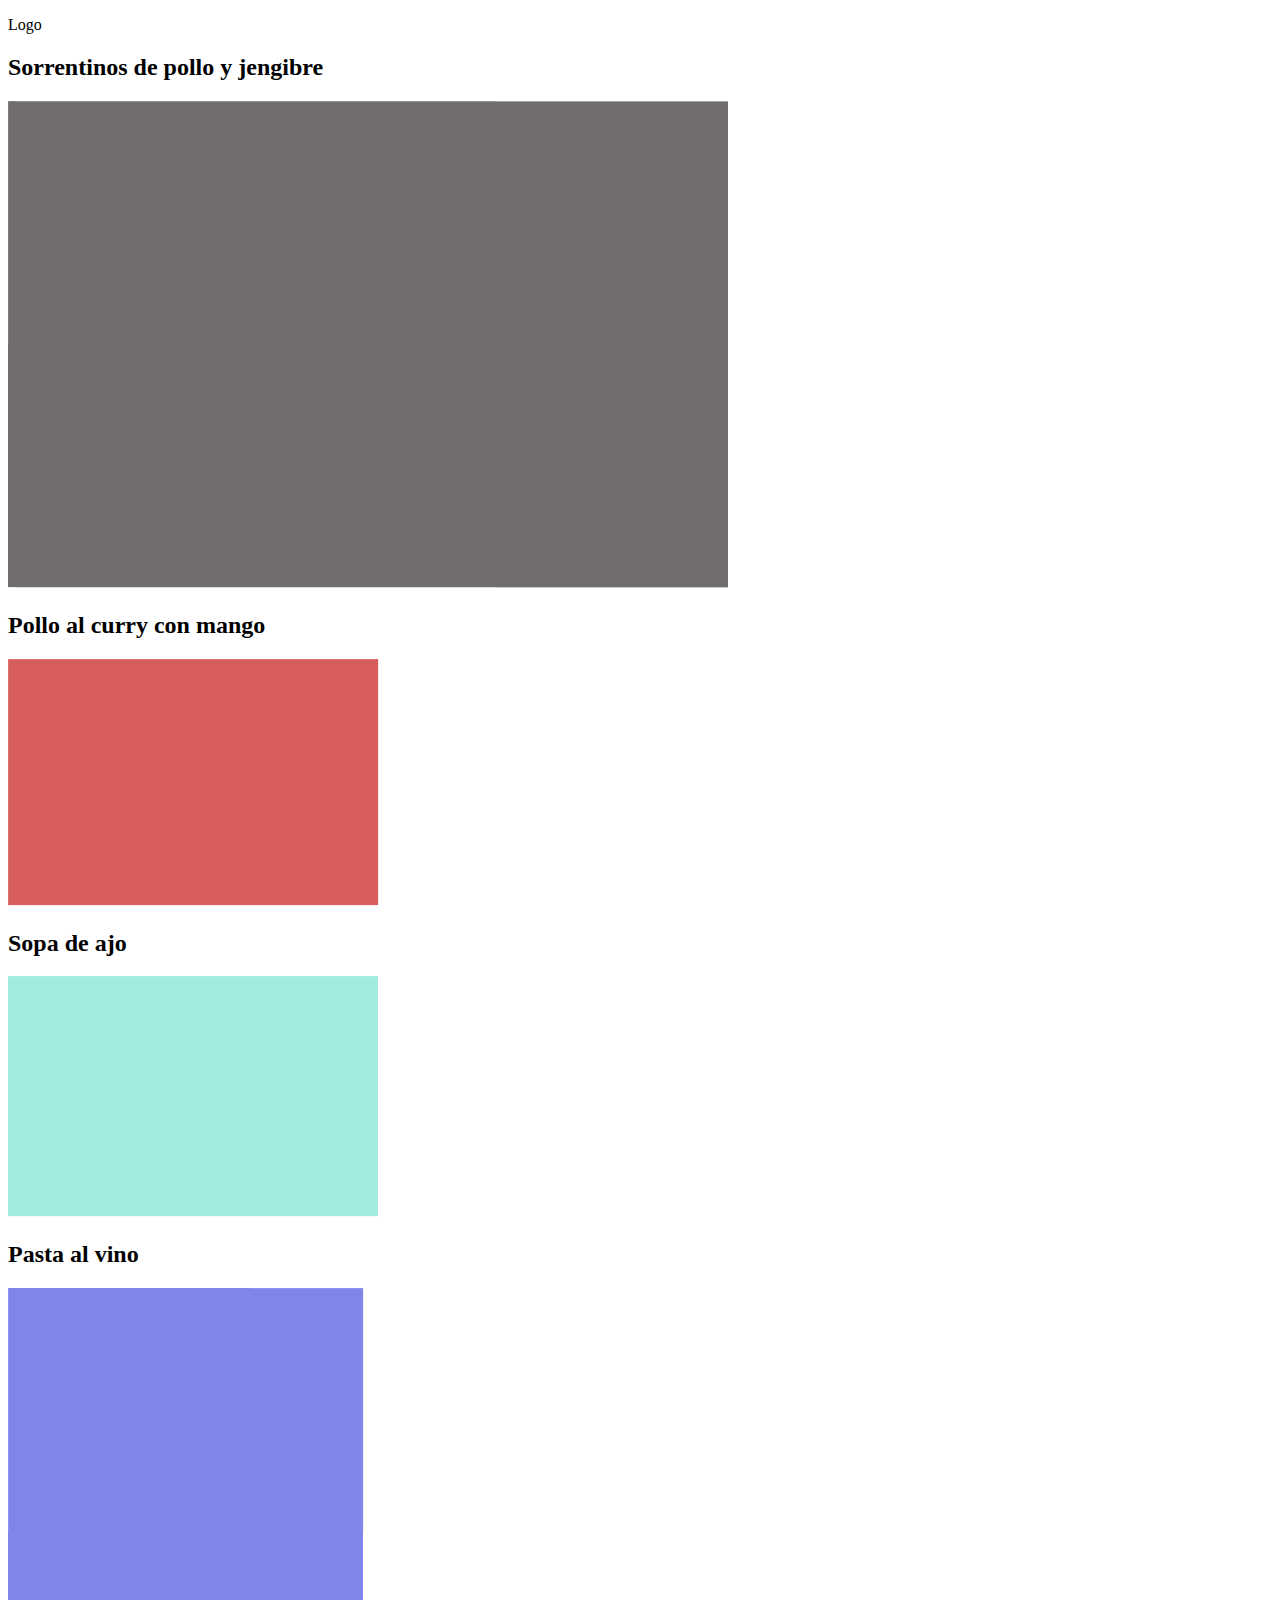
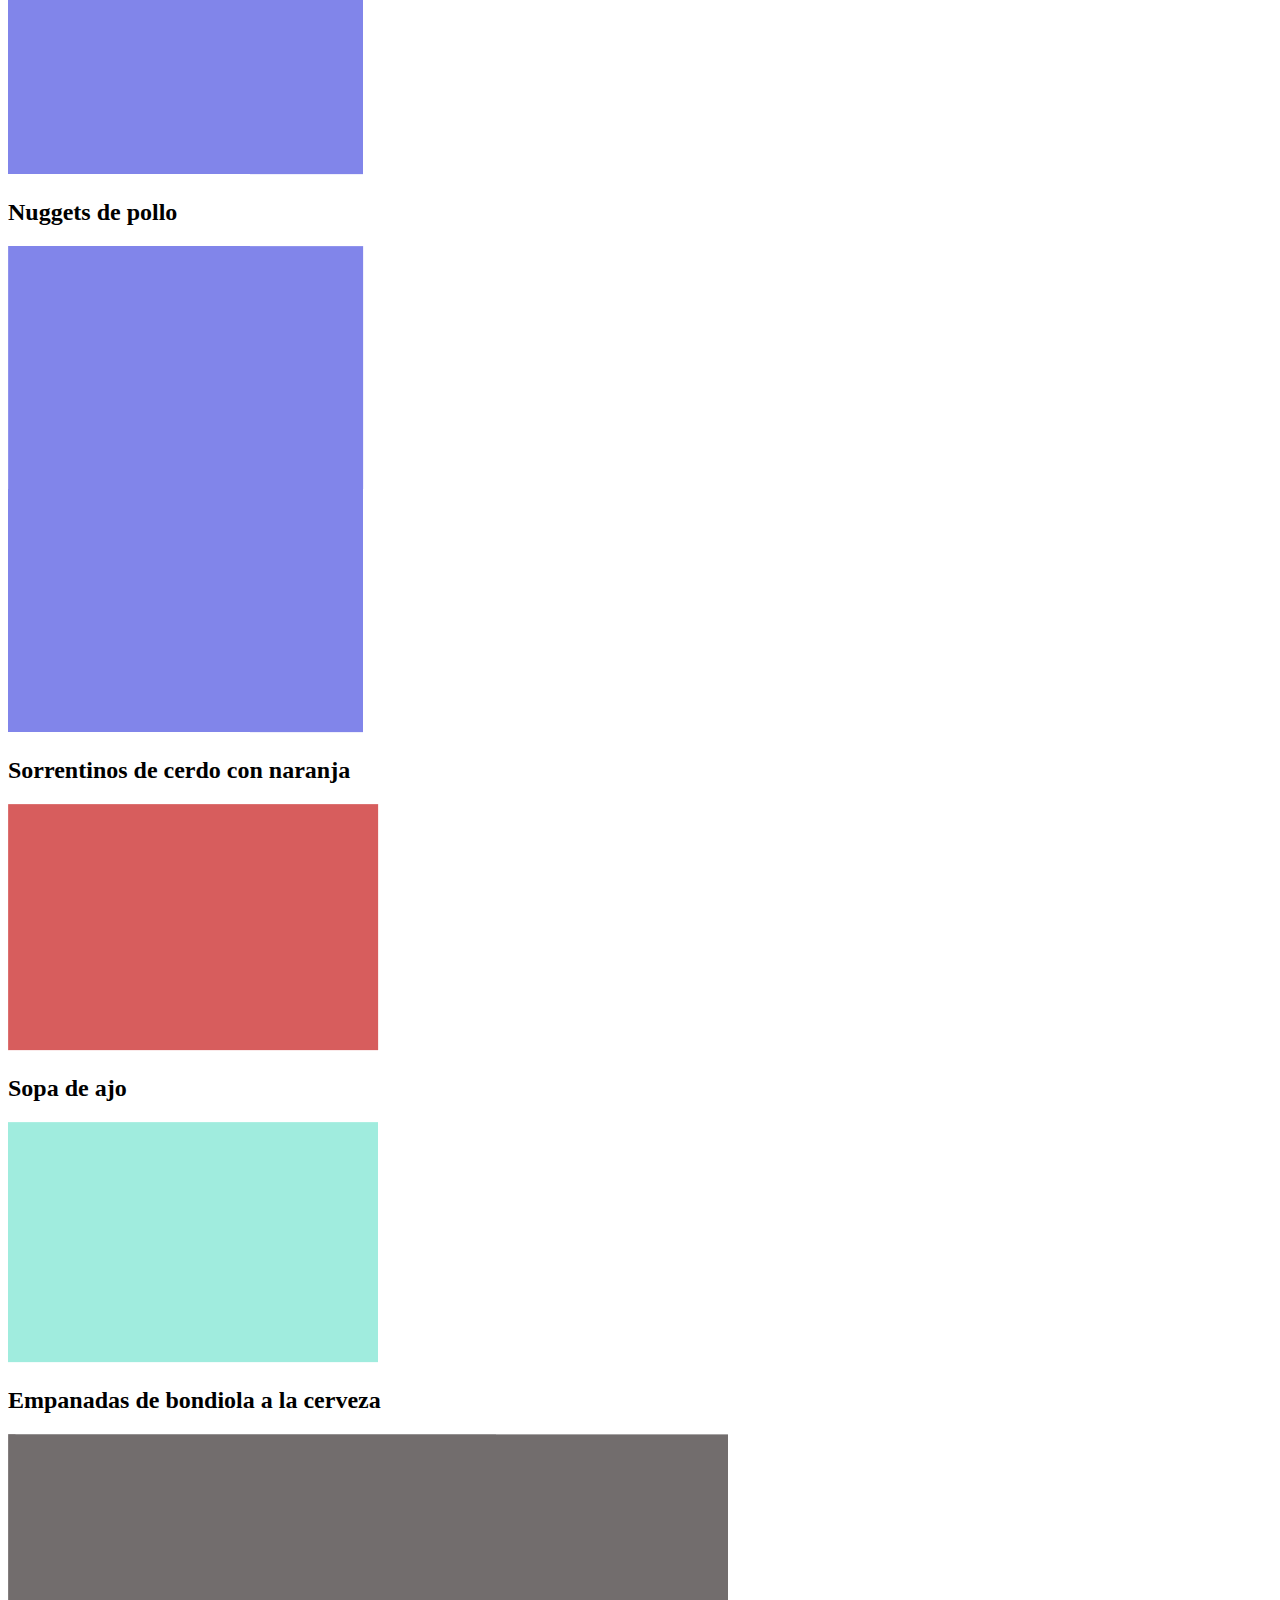
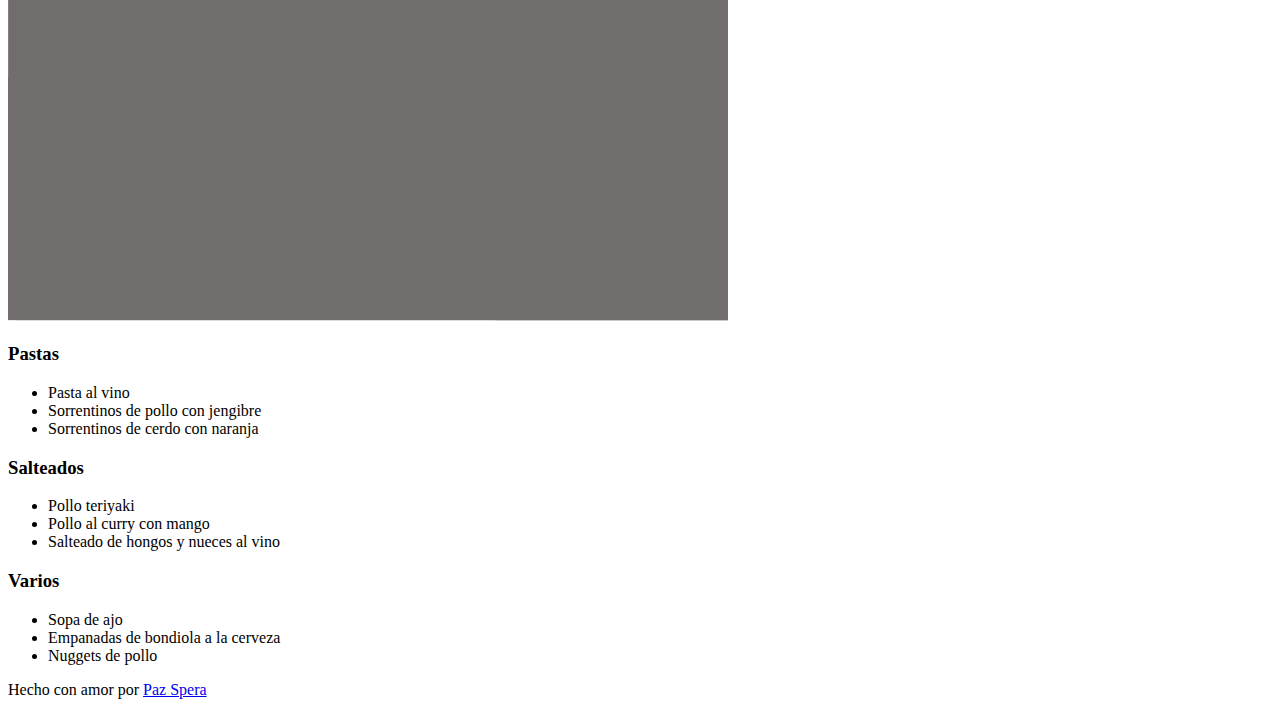
==== index.html @ 958e896c "agregué img a index.html" ====
<!DOCTYPE html>
<html lang="es">
<head>
    <meta charset="UTF-8">
    <meta name="viewport" content="width=device-width, initial-scale=1.0">
    <title>Recetas</title>
</head>
<body>
    <header>
        <p class="header__logo">Logo</p>
    </header>

    <main>
        <article>
            <h2>Sorrentinos de pollo y jengibre</h2>
            <img src="img/big1.png" alt="">
        </article>

        <article>
            <h2>Pollo al curry con mango</h2>
            <img src="img/small1.png" alt="">
        </article>

        <article>
            <h2>Sopa de ajo</h2>
            <img src="img/small2.png" alt="">
        </article>

        <article>
            <h2>Pasta al vino</h2>
            <img src="img/tall1.png" alt="">
        </article>

        <article>
            <h2>Nuggets de pollo</h2>
            <img src="img/tall2.png" alt="">
        </article>
        
        <article>
            <h2>Sorrentinos de cerdo con naranja</h2>
            <img src="img/small3.png" alt="">
        </article>

        <article>
            <h2>Sopa de ajo</h2>
            <img src="img/small4.png" alt="">
        </article>

        <article>
            <h2>Empanadas de bondiola a la cerveza</h2>
            <img src="img/big2.png" alt="">
        </article>

    </main>

    <footer>
        <nav class="footer__nav">
            <div class="nav__list">
                <h3>Pastas</h3>
                <ul>
                    <li>Pasta al vino</li>
                    <li>Sorrentinos de pollo con jengibre</li>
                    <li>Sorrentinos de cerdo con naranja</li>
                </ul>
            </div>

            <div class="nav__list">
                <h3>Salteados</h3>
                <ul>
                    <li>Pollo teriyaki</li>
                    <li>Pollo al curry con mango</li>
                    <li>Salteado de hongos y nueces al vino</li>
                </ul>
            </div>

            <div class="nav__list">
                <h3>Varios</h3>
                <ul>
                    <li>Sopa de ajo</li>
                    <li>Empanadas de bondiola a la cerveza</li>
                    <li>Nuggets de pollo</li>
                </ul>
            </div>
            

        </nav>

        <div class="footer__credit">
            <p>Hecho con amor por <a href="https://github.com/pazspera">Paz Spera</a></p>
        </div>
    </footer>

</body>
</html>
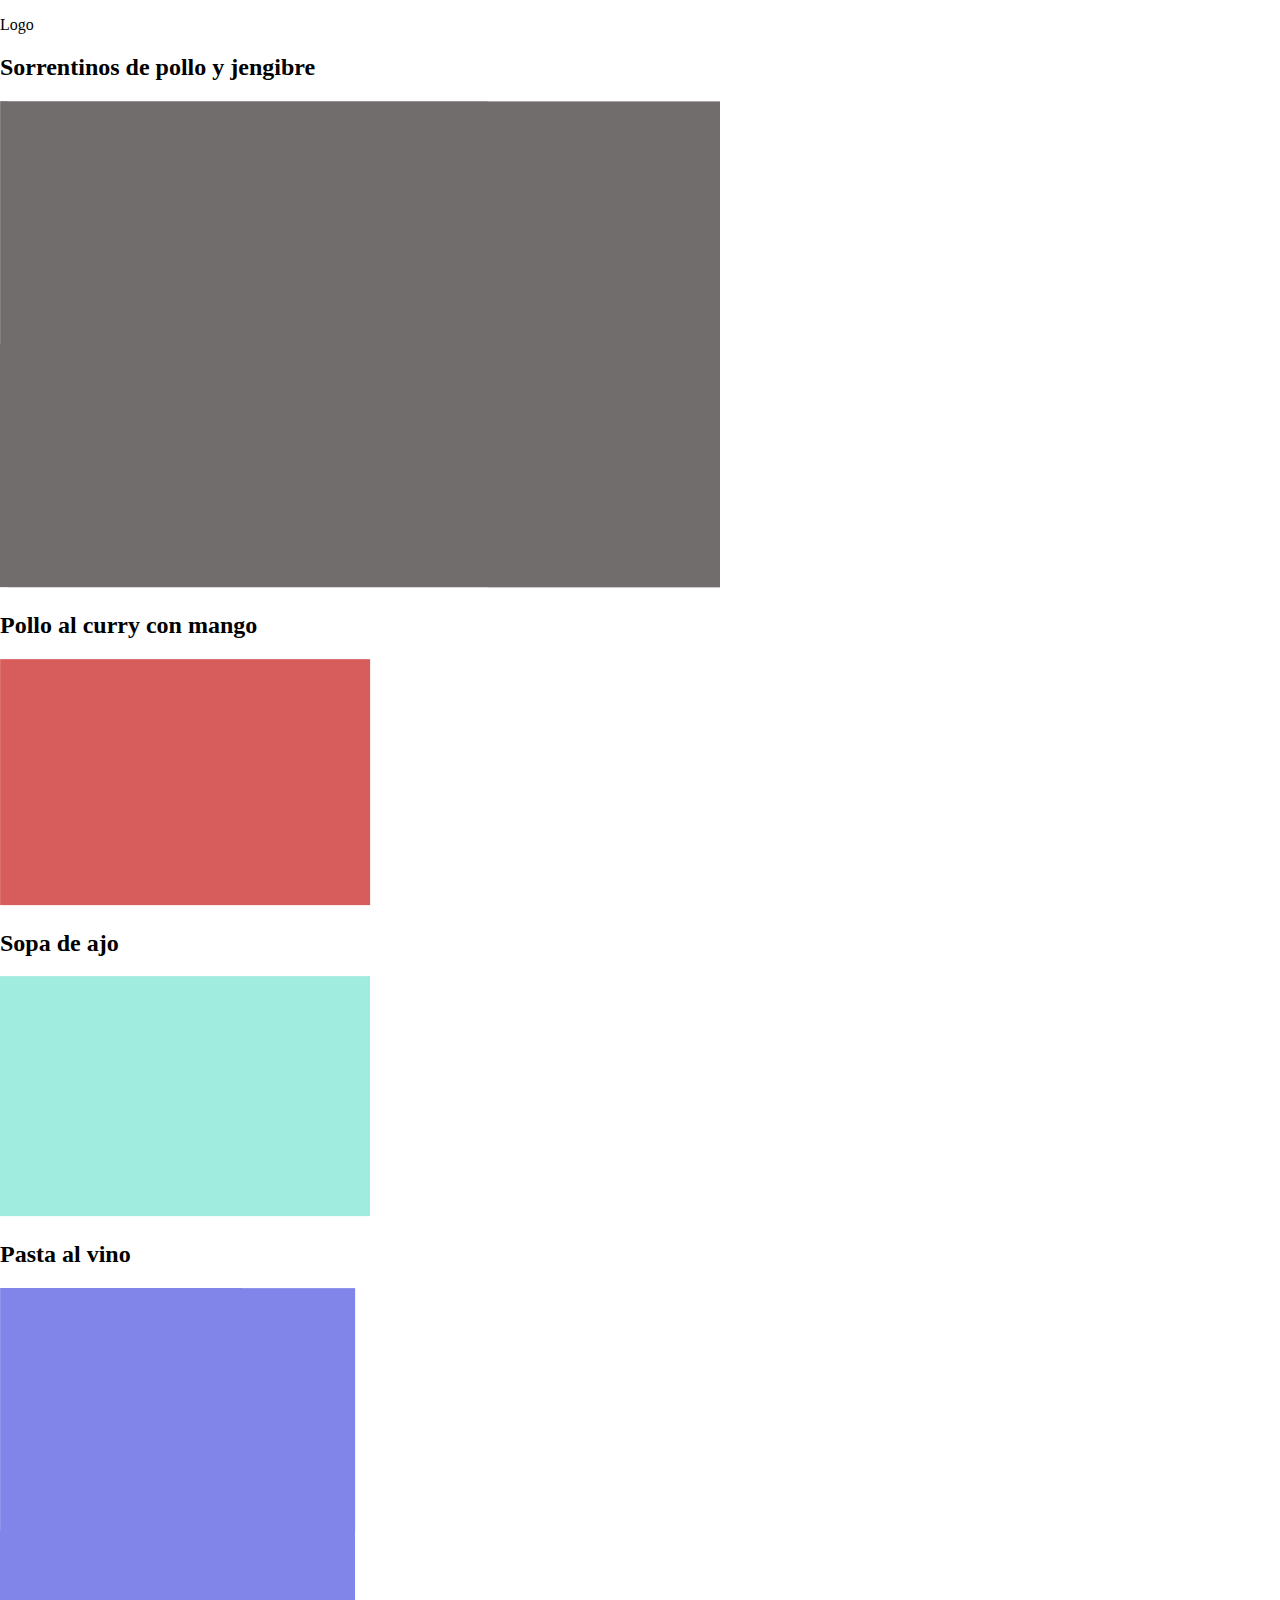
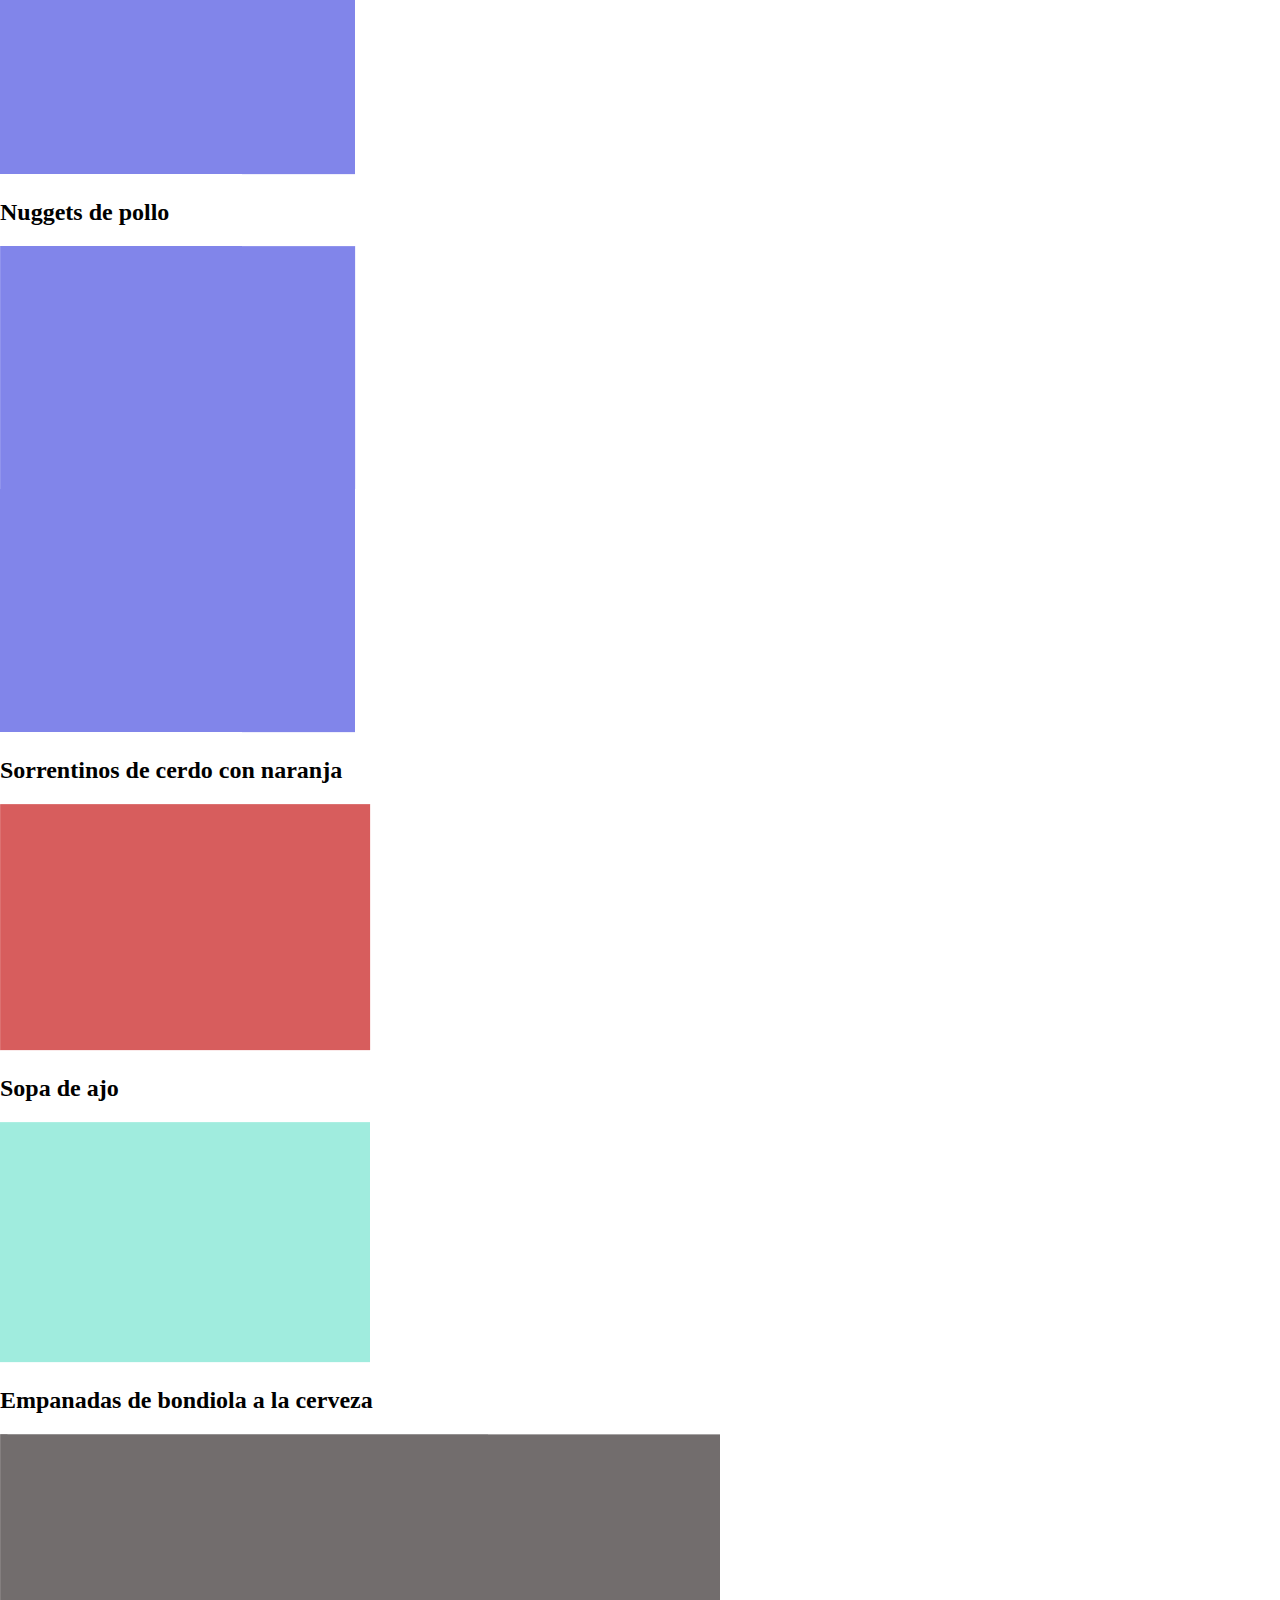
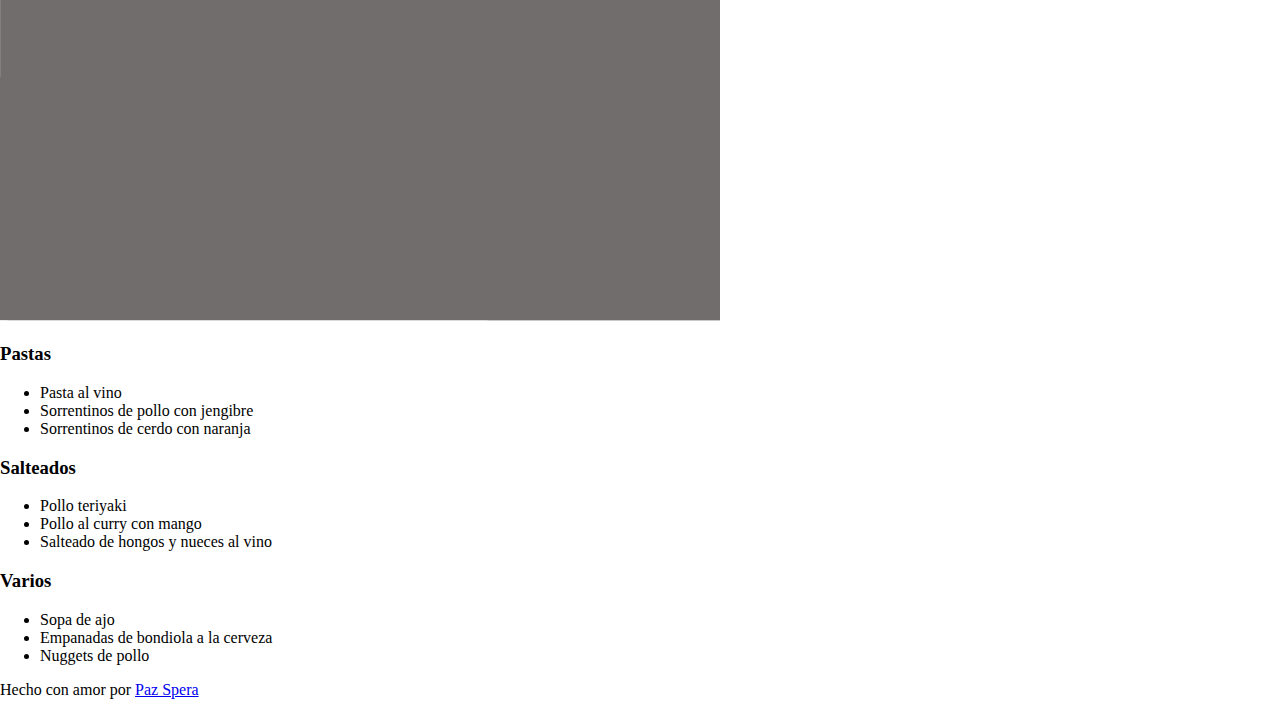
==== commit 28d7cc01: "- agregué main.scss y reset de estilos" ====
--- a/index.html
+++ b/index.html
@@ -3,6 +3,7 @@
 <head>
     <meta charset="UTF-8">
     <meta name="viewport" content="width=device-width, initial-scale=1.0">
+    <link rel="stylesheet" href="css/main.css">
     <title>Recetas</title>
 </head>
 <body>
@@ -10,43 +11,43 @@
         <p class="header__logo">Logo</p>
     </header>
 
-    <main>
-        <article>
+    <main class="grid">
+        <article class="grid__img">
             <h2>Sorrentinos de pollo y jengibre</h2>
             <img src="img/big1.png" alt="">
         </article>
 
-        <article>
+        <article class="grid__img">
             <h2>Pollo al curry con mango</h2>
             <img src="img/small1.png" alt="">
         </article>
 
-        <article>
+        <article class="grid__img">
             <h2>Sopa de ajo</h2>
             <img src="img/small2.png" alt="">
         </article>
 
-        <article>
+        <article class="grid__img">
             <h2>Pasta al vino</h2>
             <img src="img/tall1.png" alt="">
         </article>
 
-        <article>
+        <article class="grid__img">
             <h2>Nuggets de pollo</h2>
             <img src="img/tall2.png" alt="">
-        </article>
+        </article class="grid__img">
         
-        <article>
+        <article class="grid__img">
             <h2>Sorrentinos de cerdo con naranja</h2>
             <img src="img/small3.png" alt="">
         </article>
 
-        <article>
+        <article class="grid__img">
             <h2>Sopa de ajo</h2>
             <img src="img/small4.png" alt="">
         </article>
 
-        <article>
+        <article class="grid__img">
             <h2>Empanadas de bondiola a la cerveza</h2>
             <img src="img/big2.png" alt="">
         </article>
--- a/css/main.css
+++ b/css/main.css
@@ -0,0 +1,30 @@
+/*  
+    -   Make the grid for the home page layout
+    -   Put the name of the recipe on the img card on index.html
+    -   Design the footer to have a list with all the recipes available on the web 
+    -   Make the grid design for the recipe page. On both layouts use grid-template-areas to define
+        the location of header, main and footer. 
+
+    -   Have index.html have an static layout of 8 available recipes. Then have a random number generator 
+        asign a recipe from the list of all recipes to each fixed slot in index.html. 
+    -   The footer has a list of all available recipes using category lists. That way all content is 
+        available without having a search bar
+
+
+*/
+*, *::before, *::after {
+  -webkit-box-sizing: inherit;
+          box-sizing: inherit;
+}
+
+html {
+  -webkit-box-sizing: border-box;
+          box-sizing: border-box;
+}
+
+body {
+  margin: 0;
+}
+
+/*   Poner el nombre de la receta en cada article   */
+/*# sourceMappingURL=main.css.map */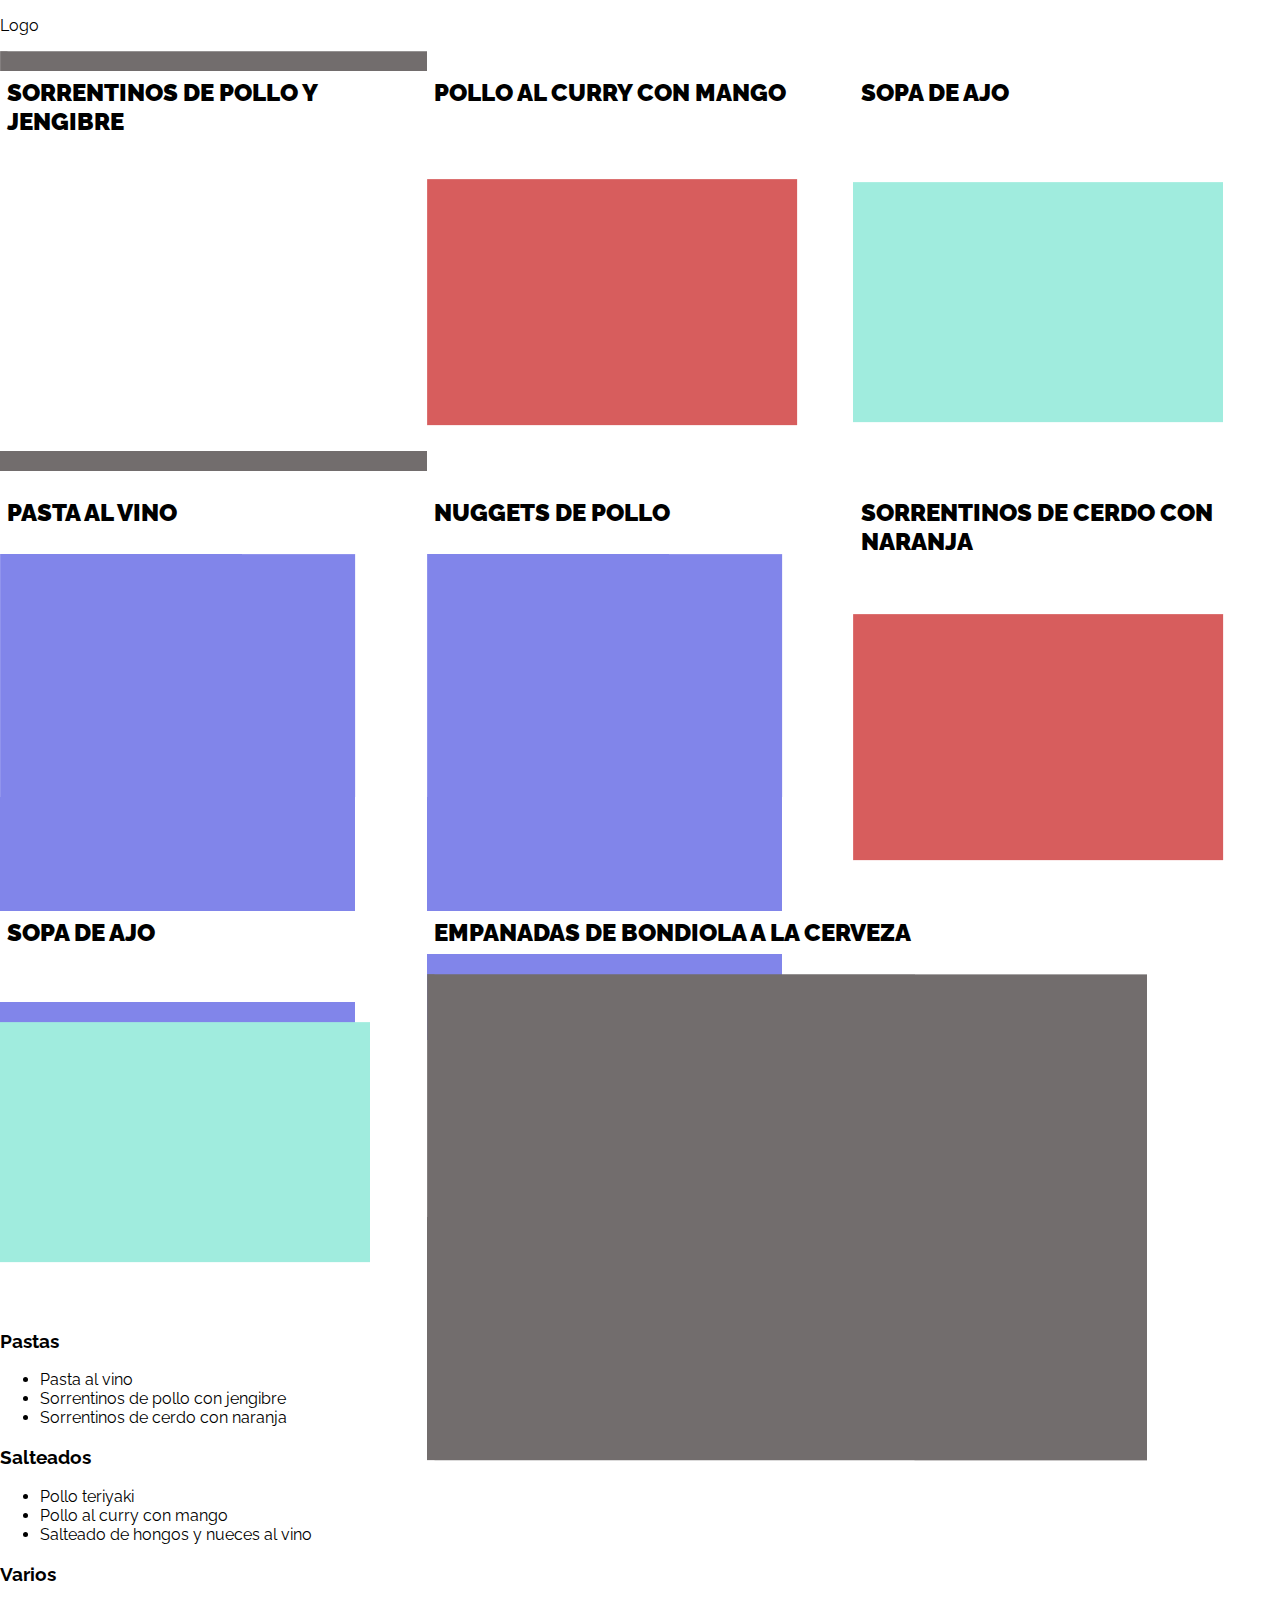
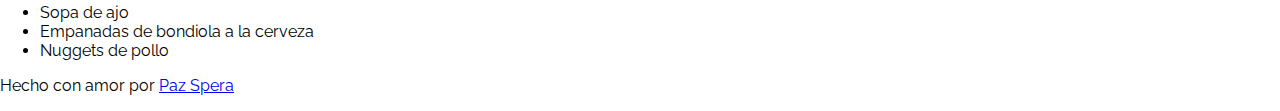
==== commit fce29585: "agregué formato fuente y grid" ====
--- a/index.html
+++ b/index.html
@@ -3,6 +3,7 @@
 <head>
     <meta charset="UTF-8">
     <meta name="viewport" content="width=device-width, initial-scale=1.0">
+    <link href="https://fonts.googleapis.com/css2?family=Raleway:wght@300;500;700;900&display=swap" rel="stylesheet"> 
     <link rel="stylesheet" href="css/main.css">
     <title>Recetas</title>
 </head>
@@ -12,43 +13,42 @@
     </header>
 
     <main class="grid">
-        <article class="grid__img">
-            <h2>Sorrentinos de pollo y jengibre</h2>
-            <img src="img/big1.png" alt="">
+        <article class="grid__img recipe" id="article1">
+            <h2 class="recipe__title">Sorrentinos de pollo y jengibre</h2>
         </article>
 
-        <article class="grid__img">
-            <h2>Pollo al curry con mango</h2>
+        <article class="grid__img recipe" id="article2">
+            <h2 class="recipe__title">Pollo al curry con mango</h2>
             <img src="img/small1.png" alt="">
         </article>
 
-        <article class="grid__img">
-            <h2>Sopa de ajo</h2>
+        <article class="grid__img recipe" id="article3">
+            <h2 class="recipe__title">Sopa de ajo</h2>
             <img src="img/small2.png" alt="">
         </article>
 
-        <article class="grid__img">
-            <h2>Pasta al vino</h2>
+        <article class="grid__img recipe" id="article4">
+            <h2 class="recipe__title">Pasta al vino</h2>
             <img src="img/tall1.png" alt="">
         </article>
 
-        <article class="grid__img">
-            <h2>Nuggets de pollo</h2>
+        <article class="grid__img recipe" id="article5">
+            <h2 class="recipe__title">Nuggets de pollo</h2>
             <img src="img/tall2.png" alt="">
         </article class="grid__img">
         
-        <article class="grid__img">
-            <h2>Sorrentinos de cerdo con naranja</h2>
+        <article class="grid__img recipe" id="article6">
+            <h2 class="recipe__title">Sorrentinos de cerdo con naranja</h2>
             <img src="img/small3.png" alt="">
         </article>
 
-        <article class="grid__img">
-            <h2>Sopa de ajo</h2>
+        <article class="grid__img recipe" id="article7">
+            <h2 class="recipe__title">Sopa de ajo</h2>
             <img src="img/small4.png" alt="">
         </article>
 
-        <article class="grid__img">
-            <h2>Empanadas de bondiola a la cerveza</h2>
+        <article class="grid__img recipe" id="article8">
+            <h2 class="recipe__title">Empanadas de bondiola a la cerveza</h2>
             <img src="img/big2.png" alt="">
         </article>
 
--- a/css/main.css
+++ b/css/main.css
@@ -24,7 +24,37 @@
 
 body {
   margin: 0;
+  font-family: 'Raleway';
 }
 
 /*   Poner el nombre de la receta en cada article   */
+.grid {
+  display: -ms-grid;
+  display: grid;
+  -ms-grid-columns: (minmax(420px, 1fr))[auto-fit];
+      grid-template-columns: repeat(auto-fit, minmax(420px, 1fr));
+  grid-auto-rows: 420px;
+  grid-auto-flow: dense;
+}
+
+.recipe {
+  display: -ms-grid;
+  display: grid;
+  -ms-grid-rows: 2fr, 0.5fr;
+      grid-template-rows: 2fr, 0.5fr;
+  -ms-grid-columns: 3%, 97%;
+      grid-template-columns: 3%, 97%;
+}
+
+.recipe__title {
+  font-weight: 900;
+  text-transform: uppercase;
+  background-color: white;
+  padding: 0.3em;
+  display: inline;
+}
+
+#article1 {
+  background-image: url(../img/big1.png);
+}
 /*# sourceMappingURL=main.css.map */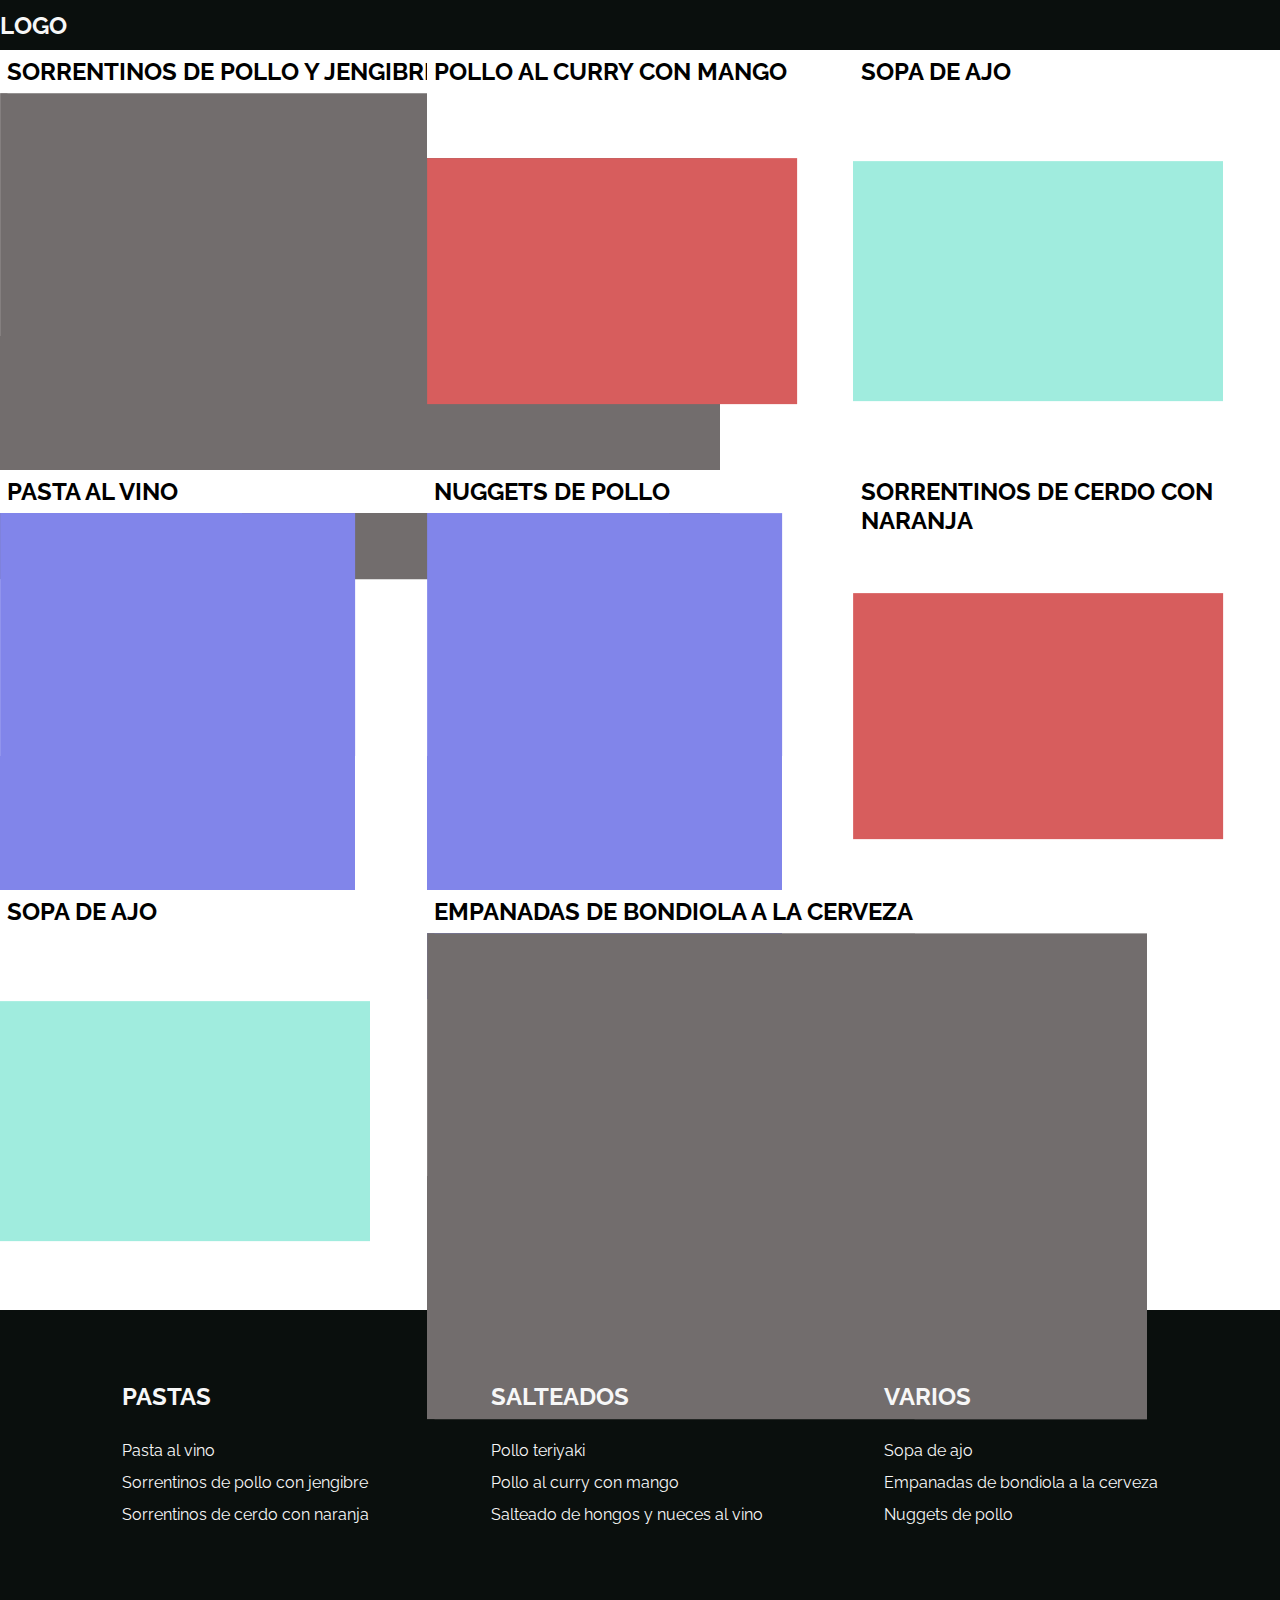
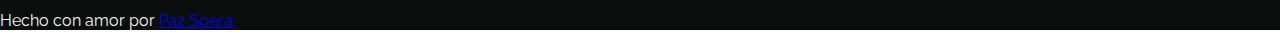
==== commit f4288b6d: "agregué formato footer__nav" ====
--- a/index.html
+++ b/index.html
@@ -15,6 +15,7 @@
     <main class="grid">
         <article class="grid__img recipe" id="article1">
             <h2 class="recipe__title">Sorrentinos de pollo y jengibre</h2>
+            <img src="img/big1.png" alt="">
         </article>
 
         <article class="grid__img recipe" id="article2">
@@ -56,27 +57,27 @@
 
     <footer>
         <nav class="footer__nav">
-            <div class="nav__list">
-                <h3>Pastas</h3>
-                <ul>
+            <div class="nav__card">
+                <h3 class="nav__title">Pastas</h3>
+                <ul class="nav__link">
                     <li>Pasta al vino</li>
                     <li>Sorrentinos de pollo con jengibre</li>
                     <li>Sorrentinos de cerdo con naranja</li>
                 </ul>
             </div>
 
-            <div class="nav__list">
-                <h3>Salteados</h3>
-                <ul>
+            <div class="nav__card">
+                <h3 class="nav__title">Salteados</h3>
+                <ul class="nav__link">
                     <li>Pollo teriyaki</li>
                     <li>Pollo al curry con mango</li>
                     <li>Salteado de hongos y nueces al vino</li>
                 </ul>
             </div>
 
-            <div class="nav__list">
-                <h3>Varios</h3>
-                <ul>
+            <div class="nav__card">
+                <h3 class="nav__title">Varios</h3>
+                <ul class="nav__link">
                     <li>Sopa de ajo</li>
                     <li>Empanadas de bondiola a la cerveza</li>
                     <li>Nuggets de pollo</li>
--- a/css/main.css
+++ b/css/main.css
@@ -47,14 +47,61 @@
 }
 
 .recipe__title {
-  font-weight: 900;
+  font-weight: 700;
   text-transform: uppercase;
   background-color: white;
   padding: 0.3em;
   display: inline;
+  margin: 0;
 }
 
-#article1 {
-  background-image: url(../img/big1.png);
+header {
+  background-color: #0A0F0D;
+  height: 50px;
+  display: -webkit-box;
+  display: -ms-flexbox;
+  display: flex;
+  -webkit-box-pack: start;
+      -ms-flex-pack: start;
+          justify-content: flex-start;
+  -webkit-box-align: center;
+      -ms-flex-align: center;
+          align-items: center;
+}
+
+header .header__logo {
+  margin: 0;
+  color: #F7F7F7;
+  text-transform: uppercase;
+  font-size: 1.5rem;
+  font-weight: 700;
+}
+
+footer {
+  background-color: #0A0F0D;
+  color: #F7F7F7;
+}
+
+footer .footer__nav {
+  padding: 3em 0;
+  margin: auto;
+  display: -webkit-box;
+  display: -ms-flexbox;
+  display: flex;
+  -webkit-box-pack: space-evenly;
+      -ms-flex-pack: space-evenly;
+          justify-content: space-evenly;
+}
+
+footer .footer__nav .nav__card .nav__title {
+  text-transform: uppercase;
+  font-weight: 700;
+  font-size: 1.5rem;
+}
+
+footer .footer__nav .nav__card .nav__link {
+  padding: 0;
+  list-style-type: none;
+  line-height: 2em;
 }
 /*# sourceMappingURL=main.css.map */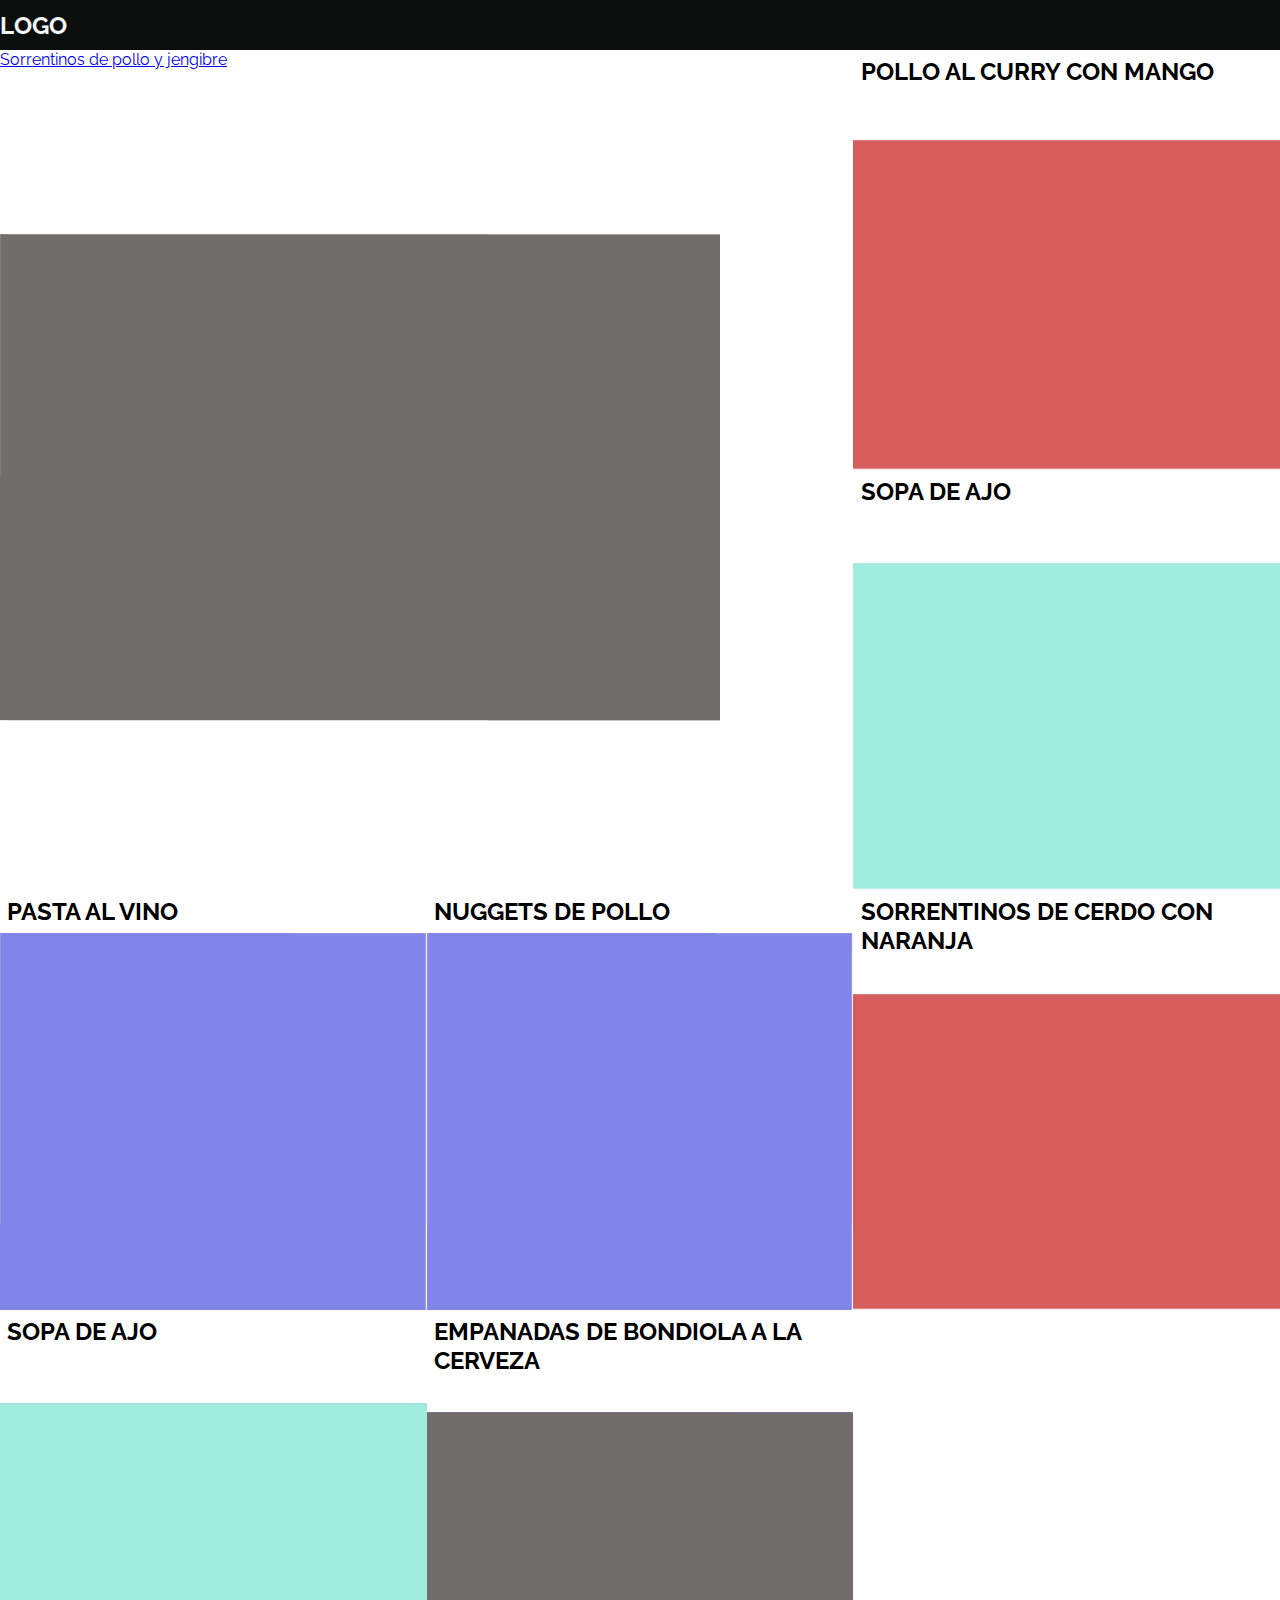
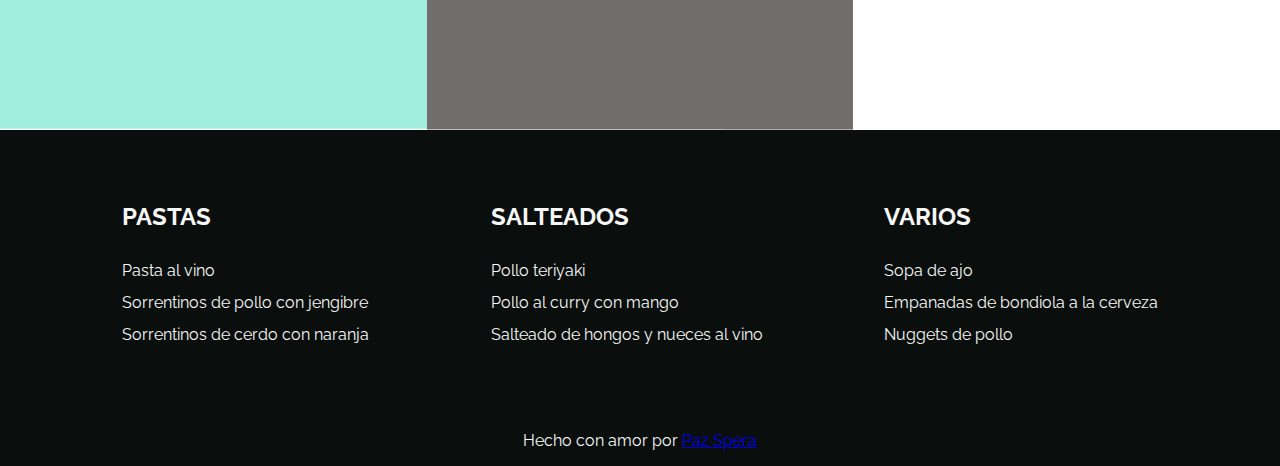
==== commit 3ca55b6a: "prueba recipes para que el titulo quede sobre img2" ====
--- a/index.html
+++ b/index.html
@@ -13,44 +13,49 @@
     </header>
 
     <main class="grid">
-        <article class="grid__img recipe" id="article1">
+        <article class="recipe" id="big1">
+            <a href="#">Sorrentinos de pollo y jengibre</a>
+            <!-- 
             <h2 class="recipe__title">Sorrentinos de pollo y jengibre</h2>
-            <img src="img/big1.png" alt="">
+            -->
+            <div class="recipe__img">
+                <img src="img/big1.png" alt="">
+            </div>
         </article>
 
-        <article class="grid__img recipe" id="article2">
+        <article class="recipe" id="article2">
             <h2 class="recipe__title">Pollo al curry con mango</h2>
-            <img src="img/small1.png" alt="">
+            <img src="img/small1.png" alt="" class="recipe__img">
         </article>
 
-        <article class="grid__img recipe" id="article3">
+        <article class="recipe" id="article3">
             <h2 class="recipe__title">Sopa de ajo</h2>
-            <img src="img/small2.png" alt="">
+            <img src="img/small2.png" alt="" class="recipe__img">
         </article>
 
-        <article class="grid__img recipe" id="article4">
+        <article class="recipe" id="article4">
             <h2 class="recipe__title">Pasta al vino</h2>
-            <img src="img/tall1.png" alt="">
+            <img src="img/tall1.png" alt="" class="recipe__img">
         </article>
 
-        <article class="grid__img recipe" id="article5">
+        <article class="recipe" id="article5">
             <h2 class="recipe__title">Nuggets de pollo</h2>
-            <img src="img/tall2.png" alt="">
+            <img src="img/tall2.png" alt="" class="recipe__img">
         </article class="grid__img">
         
-        <article class="grid__img recipe" id="article6">
+        <article class="recipe" id="article6">
             <h2 class="recipe__title">Sorrentinos de cerdo con naranja</h2>
-            <img src="img/small3.png" alt="">
+            <img src="img/small3.png" alt="" class="recipe__img">
         </article>
 
-        <article class="grid__img recipe" id="article7">
+        <article class="recipe" id="article7">
             <h2 class="recipe__title">Sopa de ajo</h2>
-            <img src="img/small4.png" alt="">
+            <img src="img/small4.png" alt="" class="recipe__img">
         </article>
 
-        <article class="grid__img recipe" id="article8">
+        <article class="recipe" id="article8">
             <h2 class="recipe__title">Empanadas de bondiola a la cerveza</h2>
-            <img src="img/big2.png" alt="">
+            <img src="img/big2.png" alt="" class="recipe__img">
         </article>
 
     </main>
--- a/css/main.css
+++ b/css/main.css
@@ -37,6 +37,11 @@
   grid-auto-flow: dense;
 }
 
+#big1 {
+  grid-column: span 2;
+  grid-row: span 2;
+}
+
 .recipe {
   display: -ms-grid;
   display: grid;
@@ -53,6 +58,17 @@
   padding: 0.3em;
   display: inline;
   margin: 0;
+}
+
+.recipe__img {
+  width: 100%;
+  height: 100%;
+  -o-object-fit: cover;
+     object-fit: cover;
+}
+
+h2 {
+  display: inline;
 }
 
 header {
@@ -104,4 +120,13 @@
   list-style-type: none;
   line-height: 2em;
 }
+
+footer .footer__credit {
+  display: -webkit-box;
+  display: -ms-flexbox;
+  display: flex;
+  -webkit-box-pack: center;
+      -ms-flex-pack: center;
+          justify-content: center;
+}
 /*# sourceMappingURL=main.css.map */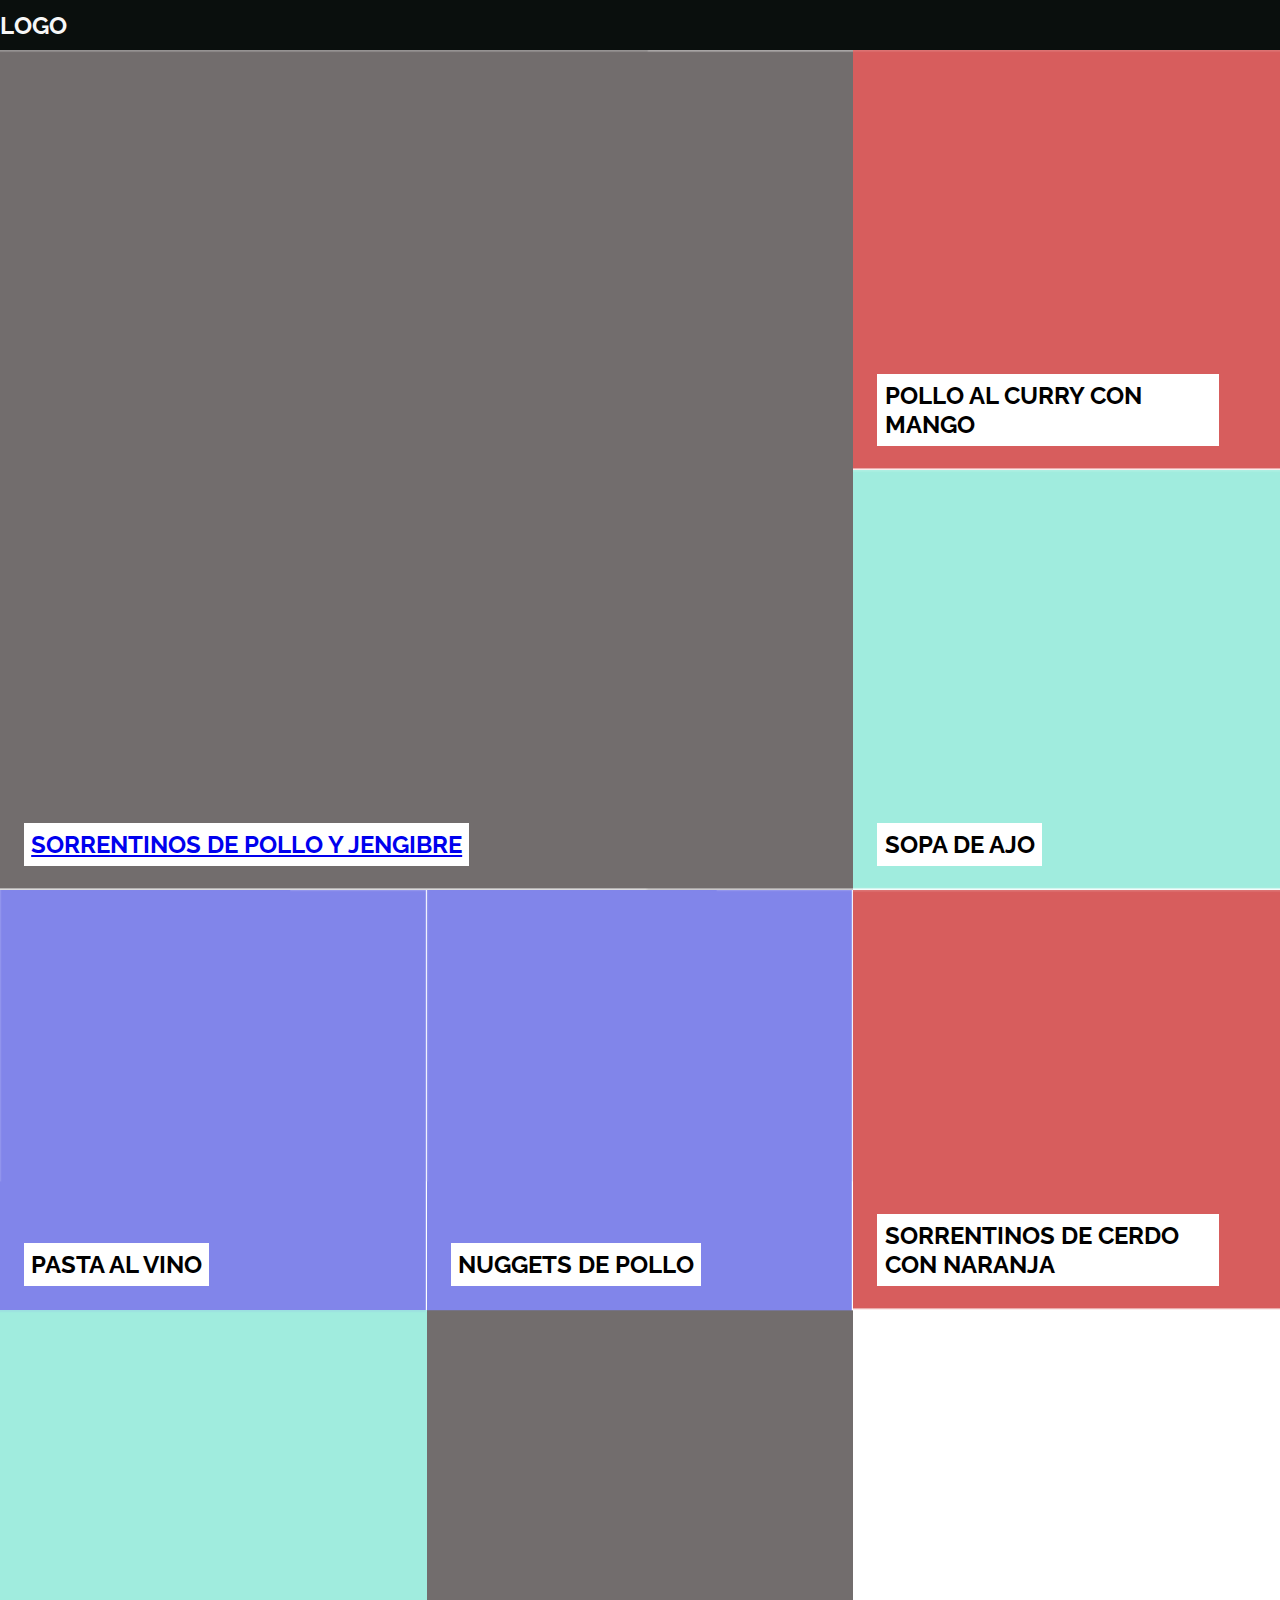
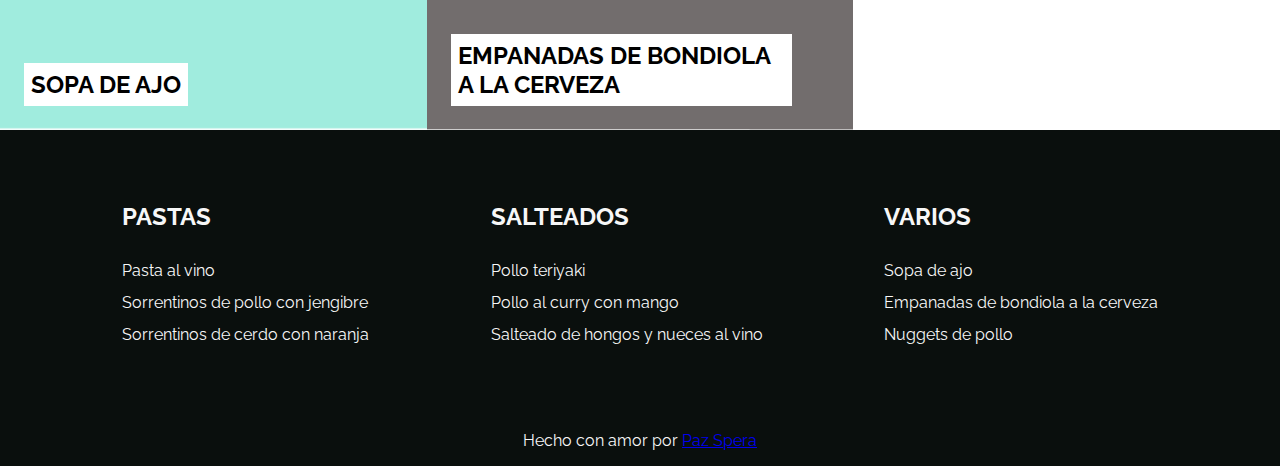
==== commit fbb718aa: "agregué que el título de las recetas se vea sobre las cards" ====
--- a/index.html
+++ b/index.html
@@ -14,13 +14,8 @@
 
     <main class="grid">
         <article class="recipe" id="big1">
-            <a href="#">Sorrentinos de pollo y jengibre</a>
-            <!-- 
-            <h2 class="recipe__title">Sorrentinos de pollo y jengibre</h2>
-            -->
-            <div class="recipe__img">
-                <img src="img/big1.png" alt="">
-            </div>
+            <h2 class="recipe__title"><a href="#">Sorrentinos de pollo y jengibre</a></h2>
+            <img src="img/big1.png" alt="" class="recipe__img">
         </article>
 
         <article class="recipe" id="article2">
--- a/css/main.css
+++ b/css/main.css
@@ -1,3 +1,4 @@
+@charset "UTF-8";
 /*  
     -   Make the grid for the home page layout
     -   Put the name of the recipe on the img card on index.html
@@ -49,6 +50,7 @@
       grid-template-rows: 2fr, 0.5fr;
   -ms-grid-columns: 3%, 97%;
       grid-template-columns: 3%, 97%;
+  position: relative;
 }
 
 .recipe__title {
@@ -58,6 +60,12 @@
   padding: 0.3em;
   display: inline;
   margin: 0;
+  /*  Pone el título sobre la img */
+  position: absolute;
+  bottom: 1em;
+  left: 1em;
+  /*  Hace que el titulo ocupe 2 líneas si es muy largo */
+  max-width: 80%;
 }
 
 .recipe__img {
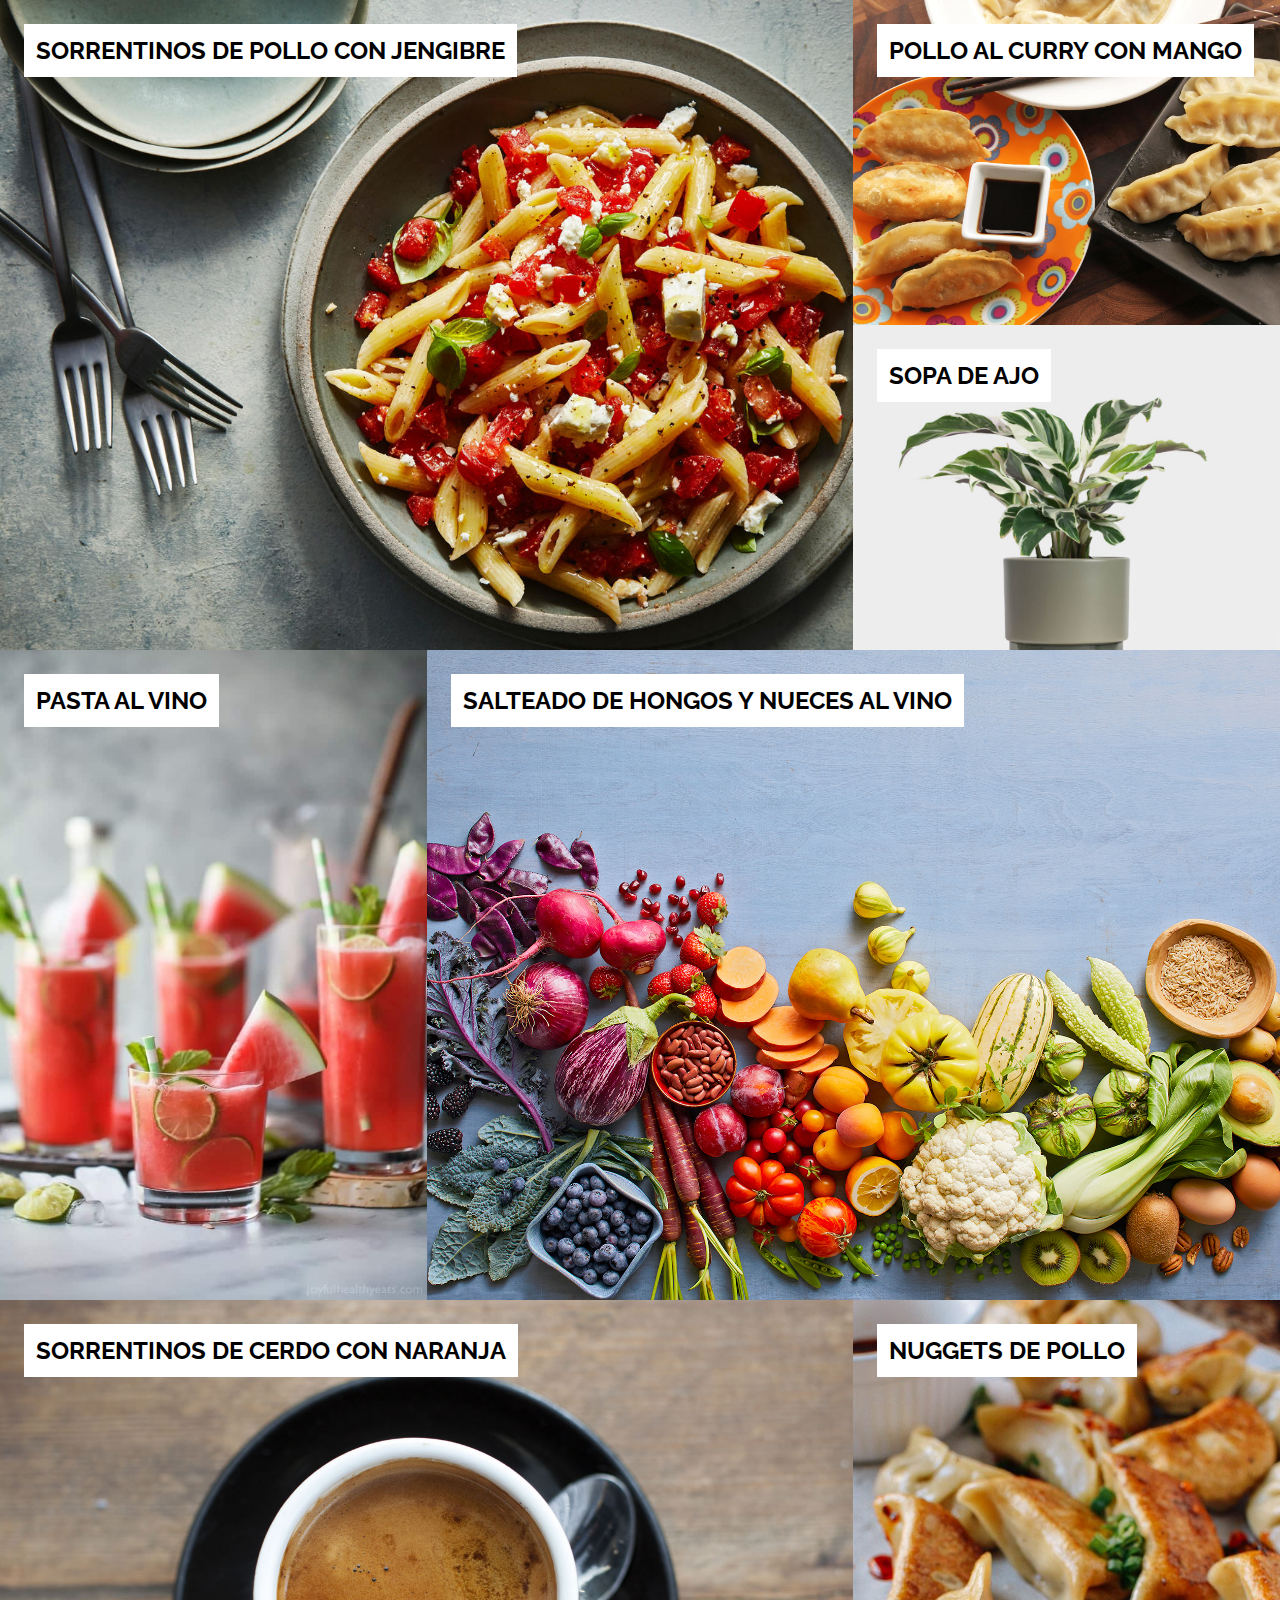
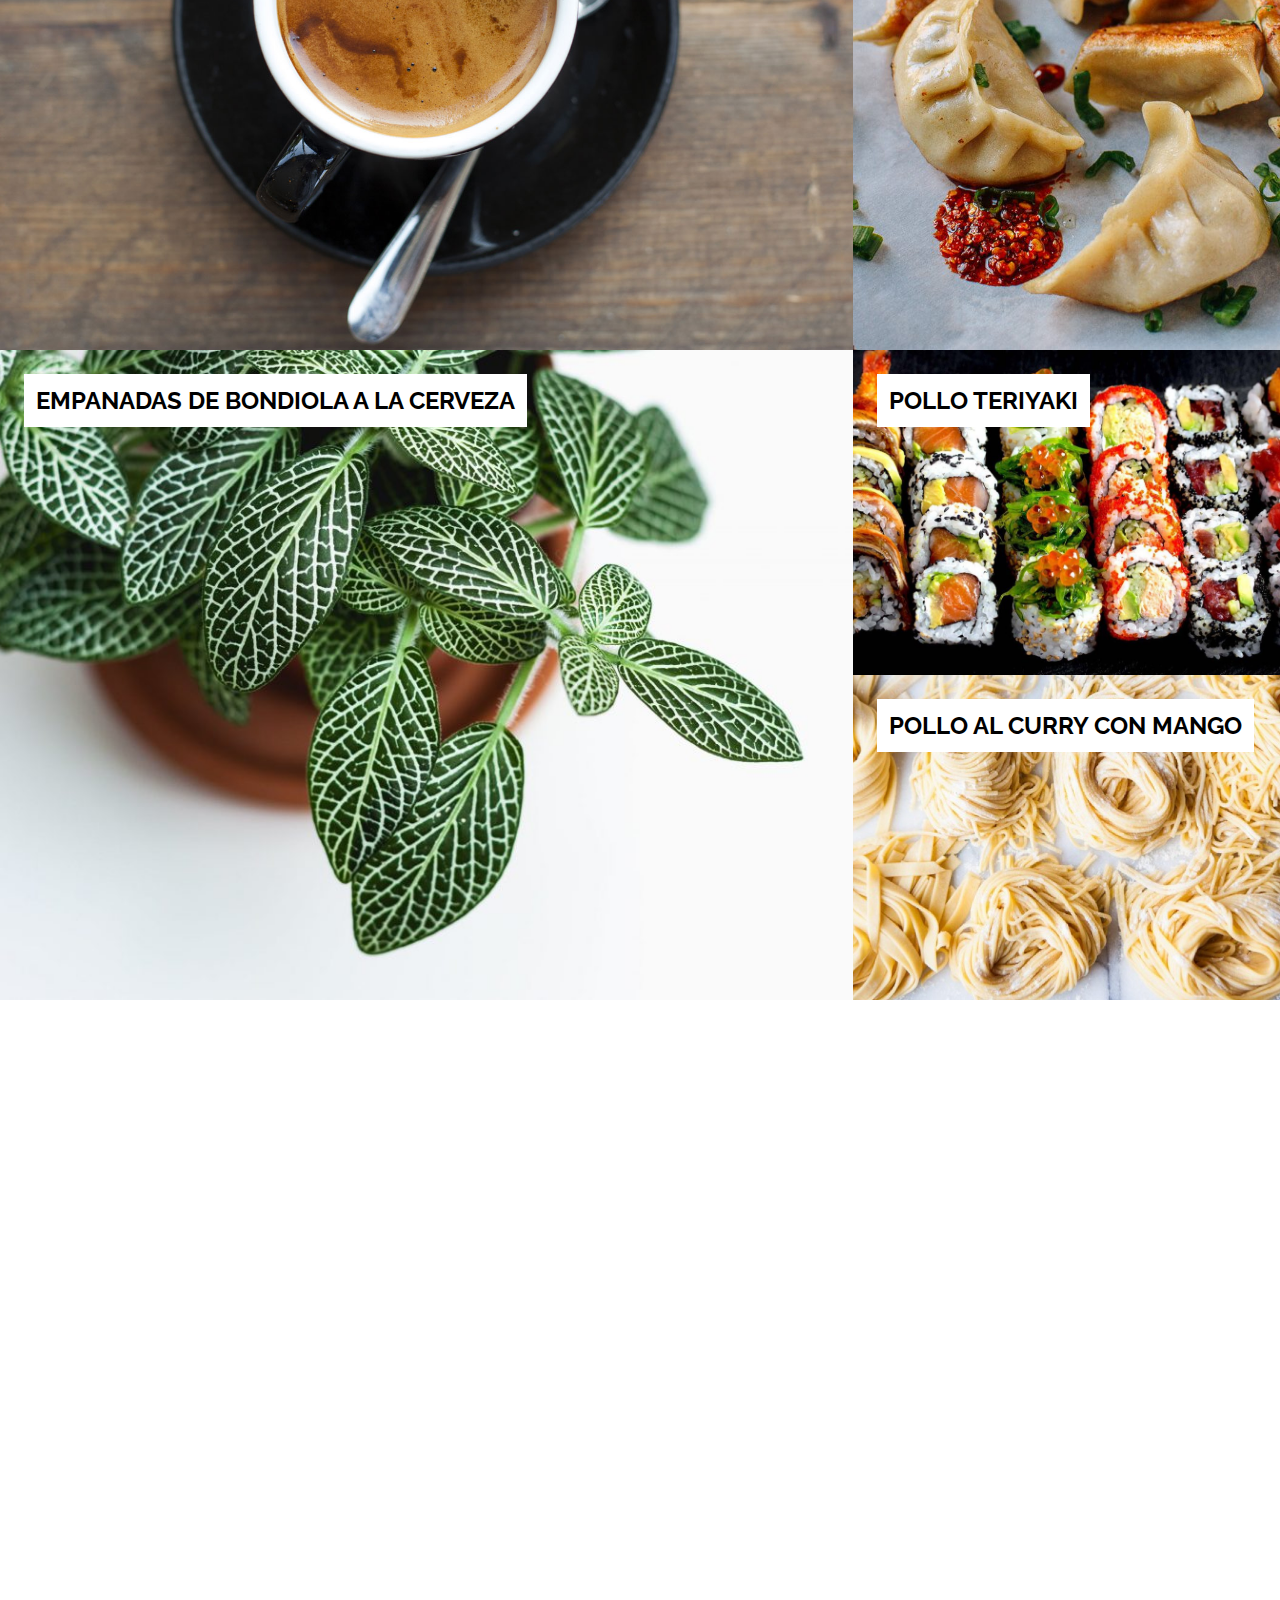
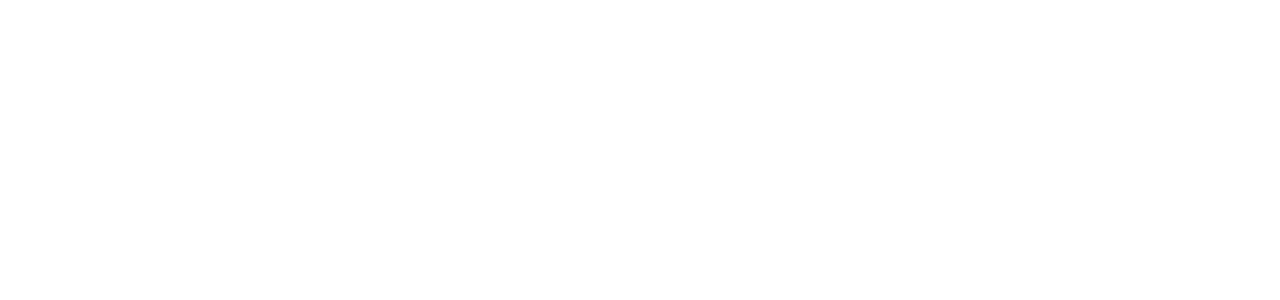
==== commit 077ed033: "copié versión 003 a index.html para tener un link de prueba" ====
--- a/index.html
+++ b/index.html
@@ -1,96 +1,100 @@
 <!DOCTYPE html>
-<html lang="es">
+<html lang="en">
 <head>
     <meta charset="UTF-8">
     <meta name="viewport" content="width=device-width, initial-scale=1.0">
-    <link href="https://fonts.googleapis.com/css2?family=Raleway:wght@300;500;700;900&display=swap" rel="stylesheet"> 
     <link rel="stylesheet" href="css/main.css">
+    <link href="https://fonts.googleapis.com/css2?family=Raleway:wght@300;500;700;900&display=swap" rel="stylesheet">
     <title>Recetas</title>
 </head>
 <body>
-    <header>
-        <p class="header__logo">Logo</p>
-    </header>
 
-    <main class="grid">
-        <article class="recipe" id="big1">
-            <h2 class="recipe__title"><a href="#">Sorrentinos de pollo y jengibre</a></h2>
-            <img src="img/big1.png" alt="" class="recipe__img">
-        </article>
+    <main class="content">
+        <div class="grid">
+            <div class="large recipe">
+                <h2 class="recipe__title">Sorrentinos de pollo con jengibre</h2>
+                <img src="img/large1.jpg" class="grid-img">
+            </div>
 
-        <article class="recipe" id="article2">
-            <h2 class="recipe__title">Pollo al curry con mango</h2>
-            <img src="img/small1.png" alt="" class="recipe__img">
-        </article>
+            <div class="small recipe">
+                <h2 class="recipe__title">Pollo al curry con mango</h2>
+                <img src="img/square1.jpg" class="grid-img">
+            </div>
+            
+            <div class="small recipe">
+                <h2 class="recipe__title">Sopa de ajo</h2>
+                <img src="img/square2.jpg" class="grid-img">
+            </div>
 
-        <article class="recipe" id="article3">
-            <h2 class="recipe__title">Sopa de ajo</h2>
-            <img src="img/small2.png" alt="" class="recipe__img">
-        </article>
+            <div class="tall recipe"> 
+                <h2 class="recipe__title">Pasta al vino</h2>
+                <img src="img/tall1.jpg" class="grid-img">
+            </div>
+            
+            <div class="large recipe">
+                <h2 class="recipe__title">Salteado de hongos y nueces al vino</h2>
+                <img src="img/large2.jpg" class="grid-img">
+            </div>
+            
+            <div class="large recipe">
+                <h2 class="recipe__title">Sorrentinos de cerdo con naranja</h2>
+                <img src="img/large3.jpg" class="grid-img">
+            </div>
+            
+            <div class="tall recipe">
+                <h2 class="recipe__title">Nuggets de pollo</h2>
+                <img src="img/tall2.jpg" class="grid-img">
+            </div>
+            
+            <div class="large recipe">
+                <h2 class="recipe__title">Empanadas de bondiola a la cerveza</h2>
+                <img src="img/large4.jpg" class="grid-img">
+            </div>
 
-        <article class="recipe" id="article4">
-            <h2 class="recipe__title">Pasta al vino</h2>
-            <img src="img/tall1.png" alt="" class="recipe__img">
-        </article>
+            <div class="small recipe">
+                <h2 class="recipe__title">Pollo teriyaki</h2>
+                <img src="img/square3.jpg" class="grid-img">
+            </div>
+            
+            <div class="small recipe">
+                <h2 class="recipe__title">Pollo al curry con mango</h2>
+                <img src="img/square4.jpg" class="grid-img">
+            </div>
 
-        <article class="recipe" id="article5">
-            <h2 class="recipe__title">Nuggets de pollo</h2>
-            <img src="img/tall2.png" alt="" class="recipe__img">
-        </article class="grid__img">
-        
-        <article class="recipe" id="article6">
-            <h2 class="recipe__title">Sorrentinos de cerdo con naranja</h2>
-            <img src="img/small3.png" alt="" class="recipe__img">
-        </article>
+        </div>
 
-        <article class="recipe" id="article7">
-            <h2 class="recipe__title">Sopa de ajo</h2>
-            <img src="img/small4.png" alt="" class="recipe__img">
-        </article>
-
-        <article class="recipe" id="article8">
-            <h2 class="recipe__title">Empanadas de bondiola a la cerveza</h2>
-            <img src="img/big2.png" alt="" class="recipe__img">
-        </article>
+        <footer>
+            <nav class="footer__nav">
+                <div class="nav__card">
+                    <h3 class="nav__title">Pastas</h3>
+                    <ul class="nav__link">
+                        <li>Pasta al vino</li>
+                        <li>Sorrentinos de pollo con jengibre</li>
+                        <li>Sorrentinos de cerdo con naranja</li>
+                    </ul>
+                </div>
+    
+                <div class="nav__card">
+                    <h3 class="nav__title">Salteados</h3>
+                    <ul class="nav__link">
+                        <li>Pollo teriyaki</li>
+                        <li>Pollo al curry con mango</li>
+                        <li>Salteado de hongos y nueces al vino</li>
+                    </ul>
+                </div>
+    
+                <div class="nav__card">
+                    <h3 class="nav__title">Varios</h3>
+                    <ul class="nav__link">
+                        <li>Sopa de ajo</li>
+                        <li>Empanadas de bondiola a la cerveza</li>
+                        <li>Nuggets de pollo</li>
+                    </ul>
+                </div>
+            </nav>
+        </footer>
 
     </main>
-
-    <footer>
-        <nav class="footer__nav">
-            <div class="nav__card">
-                <h3 class="nav__title">Pastas</h3>
-                <ul class="nav__link">
-                    <li>Pasta al vino</li>
-                    <li>Sorrentinos de pollo con jengibre</li>
-                    <li>Sorrentinos de cerdo con naranja</li>
-                </ul>
-            </div>
-
-            <div class="nav__card">
-                <h3 class="nav__title">Salteados</h3>
-                <ul class="nav__link">
-                    <li>Pollo teriyaki</li>
-                    <li>Pollo al curry con mango</li>
-                    <li>Salteado de hongos y nueces al vino</li>
-                </ul>
-            </div>
-
-            <div class="nav__card">
-                <h3 class="nav__title">Varios</h3>
-                <ul class="nav__link">
-                    <li>Sopa de ajo</li>
-                    <li>Empanadas de bondiola a la cerveza</li>
-                    <li>Nuggets de pollo</li>
-                </ul>
-            </div>
-            
-
-        </nav>
-
-        <div class="footer__credit">
-            <p>Hecho con amor por <a href="https://github.com/pazspera">Paz Spera</a></p>
-        </div>
-    </footer>
-
+    
 </body>
 </html>--- a/css/main.css
+++ b/css/main.css
@@ -1,140 +1,249 @@
-@charset "UTF-8";
-/*  
-    -   Make the grid for the home page layout
-    -   Put the name of the recipe on the img card on index.html
-    -   Design the footer to have a list with all the recipes available on the web 
-    -   Make the grid design for the recipe page. On both layouts use grid-template-areas to define
-        the location of header, main and footer. 
-
-    -   Have index.html have an static layout of 8 available recipes. Then have a random number generator 
-        asign a recipe from the list of all recipes to each fixed slot in index.html. 
-    -   The footer has a list of all available recipes using category lists. That way all content is 
-        available without having a search bar
-
-
-*/
-*, *::before, *::after {
-  -webkit-box-sizing: inherit;
-          box-sizing: inherit;
+/*  003 Add cards with title to full page grid
+
+    -   Instead of making the grid from scratch, 
+    I'm using the one I made as a test. Why make it all from zero when I have a copy to use. Like a template gallery, but of my own creation.
+        That's, in a way, what a design system is. 
+    You make things and you can build new things from them. 
+
+    -   Put the name of the recipe on the img card on index.html. Did this with position absolute 
+
+
+    VARIABLES
+    $black: #0A0F0D;
+    $white: #F7F7F7;
+    $yellow: #FFD400;
+    $nav__title--font-size: 1.5rem;
+
+/*  General */
+
+
+*,
+*::before,
+*::after {
+    box-sizing: inherit;
 }
 
 html {
-  -webkit-box-sizing: border-box;
-          box-sizing: border-box;
+    box-sizing: border-box;
 }
 
 body {
-  margin: 0;
-  font-family: 'Raleway';
-}
-
-/*   Poner el nombre de la receta en cada article   */
+    margin: 0;
+    padding: 0;
+    font-family: 'Raleway';
+}
+
+.content {
+    height: 100vh;
+    position: relative;
+    /*  Position relative and setting the height allows me to 
+        move the grid over the header using position absolute
+    */
+}
+
+
+/*  TYPOGRAPHY  */
+        
+    h2 {
+        display: inline;
+    }
+    
+    header {
+        background-color: #0A0F0D;
+        height: 50px;
+        display: -webkit-box;
+        display: -ms-flexbox;
+        display: flex;
+        -webkit-box-pack: start;
+            -ms-flex-pack: start;
+                justify-content: flex-start;
+        -webkit-box-align: center;
+            -ms-flex-align: center;
+                align-items: center;
+    }  
+
+/*  END TYPOGRAPHY  */
+
+/*  Header */
+
+header {
+    background-color: #212121;
+    height: 60%;
+    padding: 3em;
+}
+
+.main-title {
+    margin: 0 auto;
+    color: #ffffff;
+    font-family: 'Josefin Sans', sans serif;
+    font-size: 2.3em;
+    line-height: 1.2;
+    max-width: 85%;
+    text-align: center;
+}
+
+/*  GRID */
+
 .grid {
-  display: -ms-grid;
-  display: grid;
-  -ms-grid-columns: (minmax(420px, 1fr))[auto-fit];
-      grid-template-columns: repeat(auto-fit, minmax(420px, 1fr));
-  grid-auto-rows: 420px;
-  grid-auto-flow: dense;
-}
-
-#big1 {
-  grid-column: span 2;
-  grid-row: span 2;
-}
+    display: grid;
+    grid-template-columns: repeat(auto-fit, minmax(325px, 1fr));
+    grid-auto-rows: 325px;
+    grid-auto-flow: dense;
+}
+
+.grid-img {
+    width: 100%;
+    height: 100%;
+    object-fit: cover;
+}
+
+.tall {
+    grid-row: span 2;
+}
+
+@media (min-width: 530px) {
+    .main-title{
+        font-size: 3rem;
+    }
+}
+
+@media (min-width: 750px) {
+    .main-title {
+        font-size: 4rem;
+        max-width: 600px;
+    }
+    /* It changes the size of the large img */
+
+    .large {
+        grid-column: span 2;
+        grid-row: span 2;
+    }
+    
+}
+
+/* END OF GRID */
+
+
+
+/*  RECIPE  */
 
 .recipe {
-  display: -ms-grid;
-  display: grid;
-  -ms-grid-rows: 2fr, 0.5fr;
-      grid-template-rows: 2fr, 0.5fr;
-  -ms-grid-columns: 3%, 97%;
-      grid-template-columns: 3%, 97%;
-  position: relative;
+
+    position: relative;
+
 }
 
 .recipe__title {
-  font-weight: 700;
-  text-transform: uppercase;
-  background-color: white;
-  padding: 0.3em;
-  display: inline;
-  margin: 0;
-  /*  Pone el título sobre la img */
-  position: absolute;
-  bottom: 1em;
-  left: 1em;
-  /*  Hace que el titulo ocupe 2 líneas si es muy largo */
-  max-width: 80%;
+            font-weight: 700;
+            text-transform: uppercase;
+            background-color: white;
+            padding: 0.5em;
+            display: inline;
+            margin: 0;
+            position: absolute;
+            top: 1em;
+            left: 1em;
+
+            /*  Intento 001
+                Usé position absolute pero 
+                el título quedaba en posición
+                relativa al body, no a la 
+                recipe */
+            /*  Pone el título sobre la img 
+            position: absolute;
+            bottom: 1em;
+            left: 1em; 
+            /*  Hace que el titulo ocupe 2 líneas si es muy largo 
+            max-width: 80%;*/
 }
 
 .recipe__img {
-  width: 100%;
-  height: 100%;
-  -o-object-fit: cover;
-     object-fit: cover;
-}
-
+        width: 100%;
+        height: 100%;
+        object-fit: cover;    
+}
+        
 h2 {
-  display: inline;
-}
-
-header {
-  background-color: #0A0F0D;
-  height: 50px;
-  display: -webkit-box;
-  display: -ms-flexbox;
-  display: flex;
-  -webkit-box-pack: start;
-      -ms-flex-pack: start;
-          justify-content: flex-start;
-  -webkit-box-align: center;
-      -ms-flex-align: center;
-          align-items: center;
-}
-
-header .header__logo {
-  margin: 0;
-  color: #F7F7F7;
-  text-transform: uppercase;
-  font-size: 1.5rem;
-  font-weight: 700;
-}
-
-footer {
-  background-color: #0A0F0D;
-  color: #F7F7F7;
-}
-
-footer .footer__nav {
-  padding: 3em 0;
-  margin: auto;
-  display: -webkit-box;
-  display: -ms-flexbox;
-  display: flex;
-  -webkit-box-pack: space-evenly;
-      -ms-flex-pack: space-evenly;
-          justify-content: space-evenly;
-}
-
-footer .footer__nav .nav__card .nav__title {
-  text-transform: uppercase;
-  font-weight: 700;
-  font-size: 1.5rem;
-}
-
-footer .footer__nav .nav__card .nav__link {
-  padding: 0;
-  list-style-type: none;
-  line-height: 2em;
-}
-
-footer .footer__credit {
-  display: -webkit-box;
-  display: -ms-flexbox;
-  display: flex;
-  -webkit-box-pack: center;
-      -ms-flex-pack: center;
-          justify-content: center;
-}
-/*# sourceMappingURL=main.css.map */+        display: inline;
+    }   
+
+/*  END OF RECIPE   */
+
+/*  FOOTER  */
+
+    footer {
+        background-color: #0A0F0D;
+        color: #F7F7F7;
+        height: 100vh;
+        /*
+            Using 100vh to make sure that the footer
+            covers the whole screen on scroll works. The problem is with .footer__credits. It's background color
+            disappears and it causes issues in
+            tablet and mobile
+        */
+        position: sticky;
+        bottom: 0;
+        z-index: -1;
+    }
+    
+    footer .footer__nav {
+        padding: 3em 0;
+        margin: auto;
+        display: -webkit-box;
+        display: -ms-flexbox;
+        display: grid;
+        grid-template-columns: repeat(auto-fit, minmax(18.75rem, 1fr));
+        grid-template-rows: auto, 1fr, auto;
+        grid-auto-flow: dense;
+        margin: 0 auto;
+    }
+
+    .nav__card {
+        max-width: 18.75rem /* 300px */;
+        margin: 0 auto;
+    }
+
+    footer .footer__nav .nav__card .nav__title {
+        text-transform: uppercase;
+        font-weight: 700;
+        font-size: 2rem;
+        margin: 0;
+    }
+    
+    footer .footer__nav .nav__card .nav__link {
+        padding: 0;
+        list-style-type: none;
+        line-height: 2em;
+        font-size: 1.125rem;
+    }
+    
+    footer .footer__credit {
+        display: -webkit-box;
+        display: -ms-flexbox;
+        display: flex;
+        -webkit-box-pack: center;
+            -ms-flex-pack: center;
+                justify-content: center;
+    }
+
+    /*
+    @media (min-width: 1000px) {
+        footer .footer__nav {
+            padding: 3em 0;
+            margin: auto;
+            display: -webkit-box;
+            display: -ms-flexbox;
+            display: flex;
+            -webkit-box-pack: space-evenly;
+                -ms-flex-pack: space-evenly;
+                    justify-content: space-evenly;
+            flex-wrap: wrap;
+        }
+
+        .nav__card {
+            min-width: 40%;
+        }
+    }*/
+
+/*  END OF FOOTER */
+
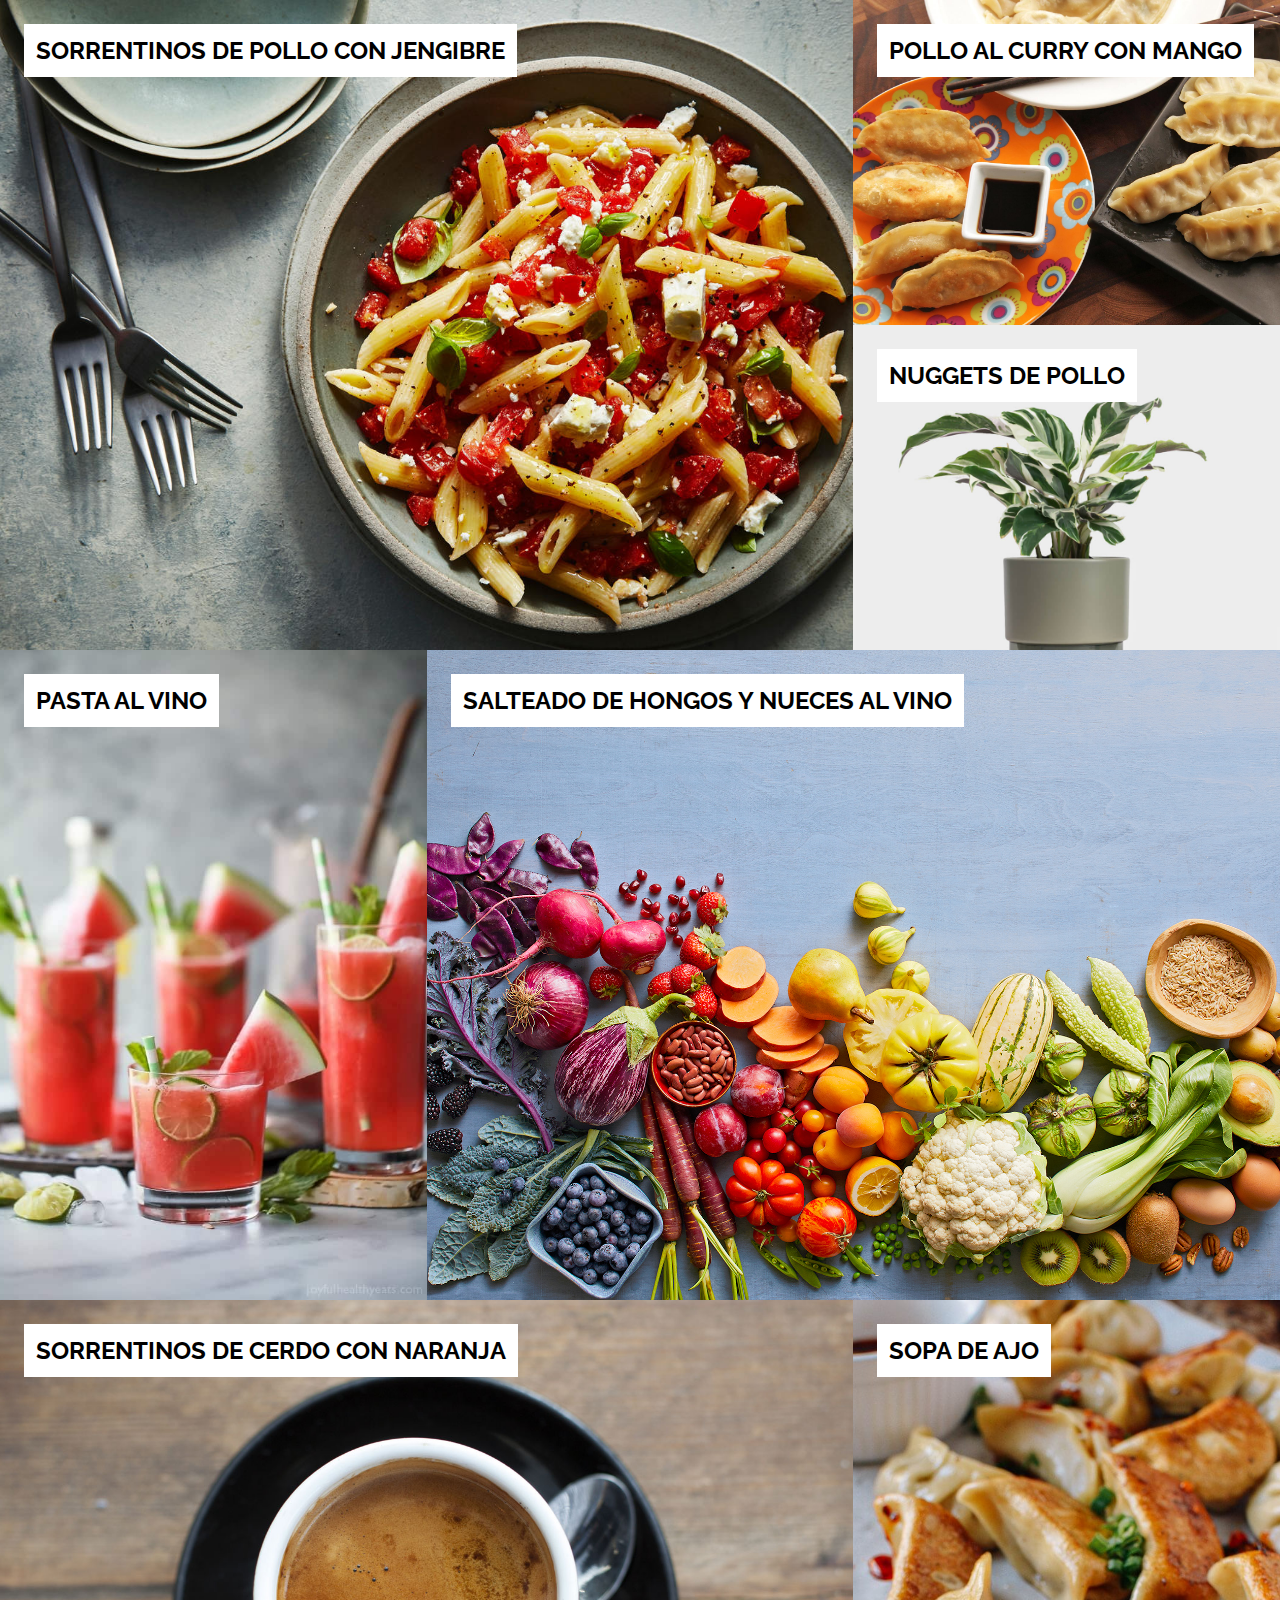
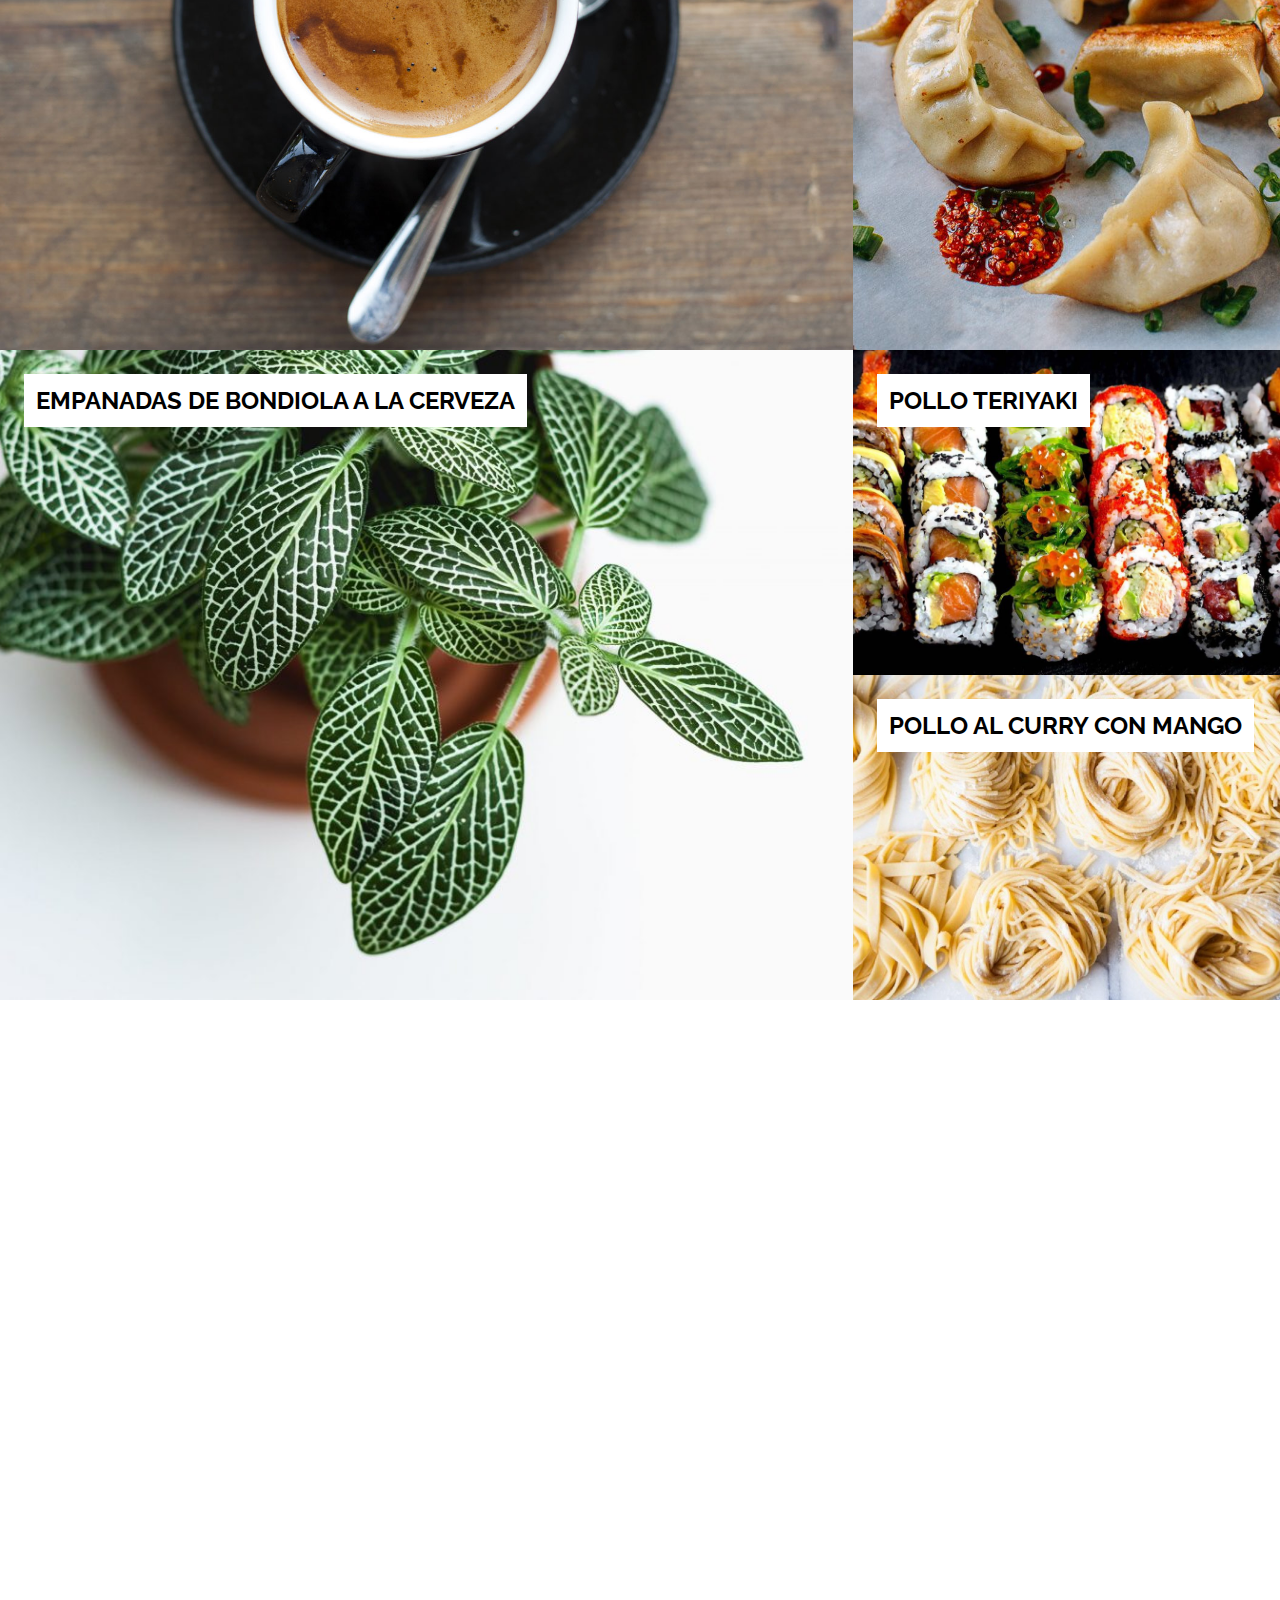
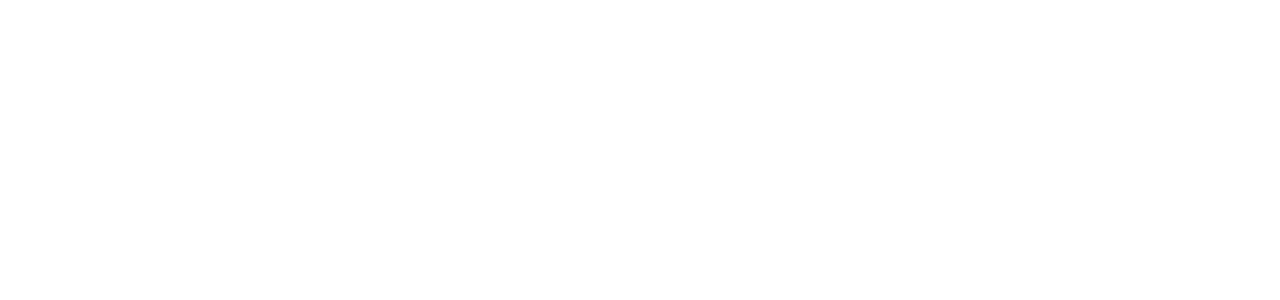
==== commit 7cdd4a11: "Agregué img sopa de ajo en tall2 de la grid de home" ====
--- a/index.html
+++ b/index.html
@@ -22,7 +22,7 @@
             </div>
             
             <div class="small recipe">
-                <h2 class="recipe__title">Sopa de ajo</h2>
+                <h2 class="recipe__title">Nuggets de pollo</h2>
                 <img src="img/square2.jpg" class="grid-img">
             </div>
 
@@ -42,7 +42,7 @@
             </div>
             
             <div class="tall recipe">
-                <h2 class="recipe__title">Nuggets de pollo</h2>
+                <h2 class="recipe__title">Sopa de ajo</h2>
                 <img src="img/tall2.jpg" class="grid-img">
             </div>
             
--- a/css/main.css
+++ b/css/main.css
@@ -13,6 +13,8 @@
     $white: #F7F7F7;
     $yellow: #FFD400;
     $nav__title--font-size: 1.5rem;
+
+    $
 
 /*  General */
 
@@ -187,7 +189,7 @@
     }
     
     footer .footer__nav {
-        padding: 3em 0;
+        padding: 6em 3em;
         margin: auto;
         display: -webkit-box;
         display: -ms-flexbox;
@@ -201,22 +203,28 @@
     .nav__card {
         max-width: 18.75rem /* 300px */;
         margin: 0 auto;
+        line-height: 1.15;
     }
 
     footer .footer__nav .nav__card .nav__title {
         text-transform: uppercase;
         font-weight: 700;
         font-size: 2rem;
-        margin: 0;
+        margin: 2rem 0;
     }
     
     footer .footer__nav .nav__card .nav__link {
         padding: 0;
         list-style-type: none;
         line-height: 2em;
-        font-size: 1.125rem;
-    }
-    
+        font-size: 1rem;
+    }
+
+    .nav__link li {
+        margin: .7rem 0;
+    }
+    
+
     footer .footer__credit {
         display: -webkit-box;
         display: -ms-flexbox;
